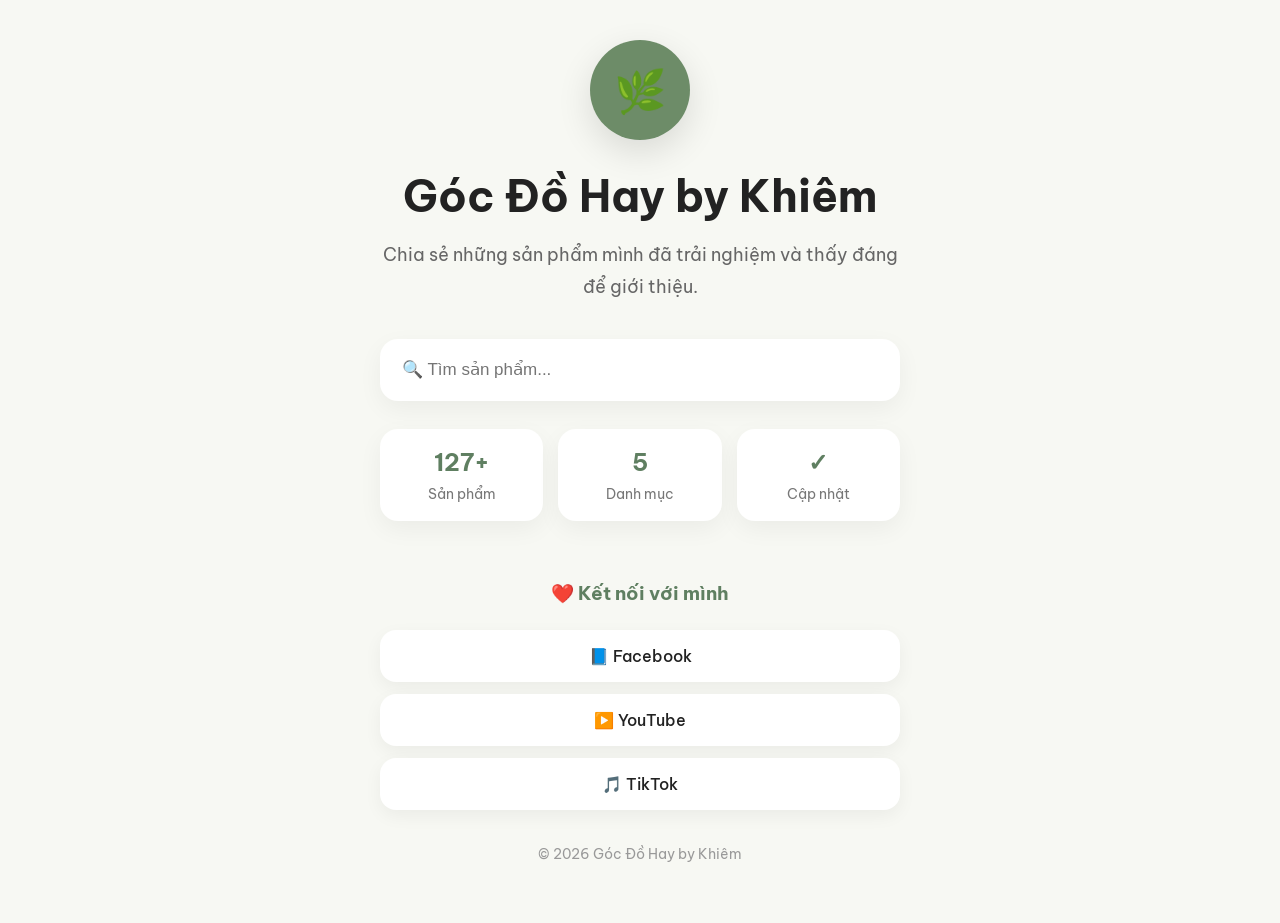
==== index.html @ 72f17d47 "Add files via upload" ====
<!DOCTYPE html>
<html lang="vi">

<head>
    <meta charset="UTF-8">
    <meta name="viewport" content="width=device-width, initial-scale=1.0">
    <title>🌿 Góc Đồ Hay by Khiêm</title>

    <link rel="stylesheet" href="style.css">
</head>

<body>

    <div class="container">

        <header class="header">

            <div class="avatar">
                🌿
            </div>

            <h1>Góc Đồ Hay by Khiêm</h1>

            <p>
                Chia sẻ những sản phẩm mình đã trải nghiệm
                và thấy đáng để giới thiệu.
            </p>

            <input
                id="search"
                class="search"
                type="text"
                placeholder="🔍 Tìm sản phẩm...">
                <section class="stats">

    <div class="stat-box">
        <div class="number">127+</div>
        <div class="label">Sản phẩm</div>
    </div>

    <div class="stat-box">
        <div class="number">5</div>
        <div class="label">Danh mục</div>
    </div>

    <div class="stat-box">
        <div class="number">✓</div>
        <div class="label">Cập nhật</div>
    </div>

</section>

        </header>

        <!-- Danh mục sẽ được tạo tự động bằng JavaScript -->
        <main id="categories">

    <a class="category-card" href="#">
        <div class="left">
            <div class="icon">👶</div>

            <div>
                <h3>Mẹ & Bé</h3>
                <p>18 sản phẩm</p>
            </div>
        </div>

        <div class="arrow">›</div>
    </a>

    <a class="category-card" href="#">
        <div class="left">
            <div class="icon">🎥</div>

            <div>
                <h3>Đồ Quay Video</h3>
                <p>26 sản phẩm</p>
            </div>
        </div>

        <div class="arrow">›</div>
    </a>

    <a class="category-card" href="#">
        <div class="left">
            <div class="icon">🏠</div>

            <div>
                <h3>Gia Dụng</h3>
                <p>31 sản phẩm</p>
            </div>
        </div>

        <div class="arrow">›</div>
    </a>

    <a class="category-card" href="#">
        <div class="left">
            <div class="icon">💻</div>

            <div>
                <h3>Công Nghệ</h3>
                <p>42 sản phẩm</p>
            </div>
        </div>

        <div class="arrow">›</div>
    </a>

</main><footer class="footer">

    <h3>❤️ Kết nối với mình</h3>

    <a href="https://facebook.com/" target="_blank">
        📘 Facebook
    </a>

    <a href="https://youtube.com/" target="_blank">
        ▶️ YouTube
    </a>

    <a href="https://tiktok.com/" target="_blank">
        🎵 TikTok
    </a>

    <p class="copyright">
        © 2026 Góc Đồ Hay by Khiêm
    </p>

</footer>
    </div>

    <script src="script.js"></script>

</body>

</html>
---- style.css ----
/* ===========================
   KHIEM HUB - STYLE V1.0
=========================== */

@import url('https://fonts.googleapis.com/css2?family=Be+Vietnam+Pro:wght@300;400;500;600;700&display=swap');

*{
    margin:0;
    padding:0;
    box-sizing:border-box;
}

body{

    font-family:'Be Vietnam Pro',sans-serif;

    background:#F7F8F3;

    color:#222;

}

.container{

    max-width:560px;

    margin:auto;

    padding:40px 20px 60px;

}

.header{

    text-align:center;

}

.avatar{

    width:100px;

    height:100px;

    border-radius:50%;

    background:#6D8C68;

    display:flex;

    justify-content:center;

    align-items:center;

    font-size:42px;

    margin:auto;

    box-shadow:0 12px 35px rgba(0,0,0,.12);

    transition:.35s;
}

.avatar:hover{

    transform:scale(1.06);
}

h1{

    margin-top:28px;

    font-size:44px;

    font-weight:700;

}

.header p{

    margin-top:15px;

    color:#666;

    line-height:1.8;

    font-size:18px;

}

.search{

    margin-top:35px;

    width:100%;

    height:62px;

    border:none;

    border-radius:18px;

    padding:0 22px;

    font-size:17px;

    box-shadow:0 8px 25px rgba(0,0,0,.05);

    transition:.25s;

}

.search:focus{

    outline:none;

    box-shadow:0 0 0 3px #CFE4C7;
}

#categories{

    margin-top:35px;

}/* ===========================
   CATEGORY CARD
=========================== */

.category-card{

    display:flex;

    justify-content:space-between;

    align-items:center;

    background:#fff;

    border-radius:20px;

    padding:20px;

    margin-bottom:18px;

    text-decoration:none;

    color:#222;

    box-shadow:0 8px 25px rgba(0,0,0,.05);

    transition:.25s;

}

.category-card:hover{

    transform:translateY(-4px);

    box-shadow:0 16px 35px rgba(0,0,0,.10);

}

.left{

    display:flex;

    align-items:center;

    gap:18px;

}

.icon{

    width:60px;

    height:60px;

    border-radius:18px;

    background:#EEF6EB;

    display:flex;

    justify-content:center;

    align-items:center;

    font-size:30px;

}

.category-card h3{

    font-size:22px;

    margin-bottom:6px;

}

.category-card p{

    color:#777;

    font-size:15px;

}

.arrow{

    font-size:34px;

    color:#9BA59A;

    transition:.3s;

}

.category-card:hover .arrow{

    transform:translateX(6px);

    color:#5F7F61;

}/*==========================
        STATS
==========================*/

.stats{

    display:grid;

    grid-template-columns:repeat(3,1fr);

    gap:15px;

    margin:28px 0 35px;

}

.stat-box{

    background:white;

    border-radius:18px;

    padding:18px;

    text-align:center;

    box-shadow:0 8px 25px rgba(0,0,0,.05);

    transition:.25s;

}

.stat-box:hover{

    transform:translateY(-4px);

}

.number{

    font-size:24px;

    font-weight:700;

    color:#5F7F61;

}

.label{

    margin-top:8px;

    color:#777;

    font-size:14px;

}/*==========================
        FOOTER
==========================*/

.footer{

    margin-top:60px;

    text-align:center;

}

.footer h3{

    margin-bottom:25px;

    color:#5F7F61;

}

.footer a{

    display:block;

    background:white;

    margin-bottom:12px;

    padding:16px;

    border-radius:16px;

    text-decoration:none;

    color:#222;

    font-weight:500;

    box-shadow:0 6px 18px rgba(0,0,0,.05);

    transition:.25s;

}

.footer a:hover{

    background:#EEF6EB;

    transform:translateY(-3px);

}

.copyright{

    margin-top:35px;

    color:#999;

    font-size:14px;

}
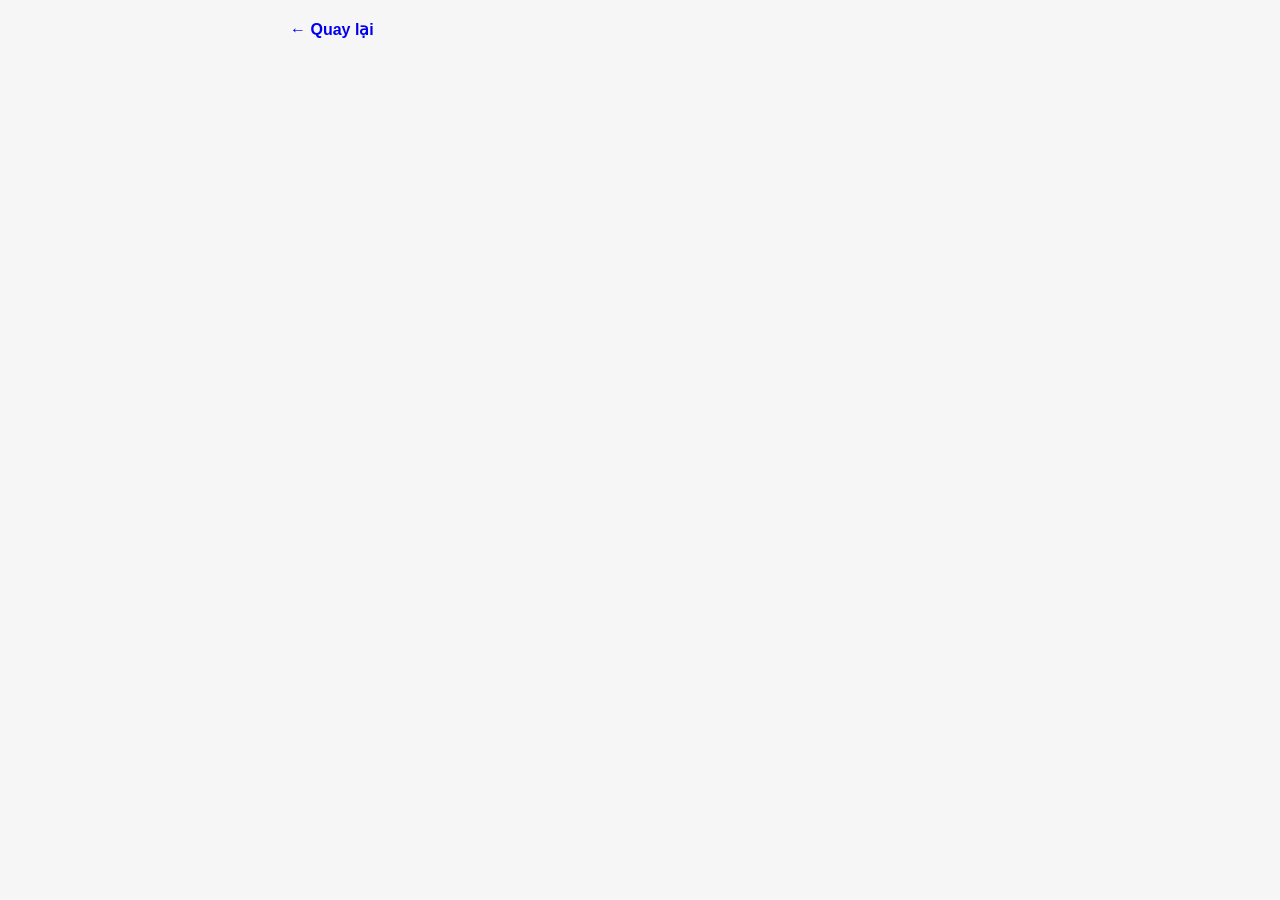
==== commit d8045612: "Update index.html" ====
--- a/index.html
+++ b/index.html
@@ -1,137 +1,15 @@
 <!DOCTYPE html>
 <html lang="vi">
-
 <head>
     <meta charset="UTF-8">
     <meta name="viewport" content="width=device-width, initial-scale=1.0">
-    <title>🌿 Góc Đồ Hay by Khiêm</title>
-
+    <title>Góc Đồ Hay by Khiêm</title>
     <link rel="stylesheet" href="style.css">
 </head>
-
 <body>
-
-    <div class="container">
-
-        <header class="header">
-
-            <div class="avatar">
-                🌿
-            </div>
-
-            <h1>Góc Đồ Hay by Khiêm</h1>
-
-            <p>
-                Chia sẻ những sản phẩm mình đã trải nghiệm
-                và thấy đáng để giới thiệu.
-            </p>
-
-            <input
-                id="search"
-                class="search"
-                type="text"
-                placeholder="🔍 Tìm sản phẩm...">
-                <section class="stats">
-
-    <div class="stat-box">
-        <div class="number">127+</div>
-        <div class="label">Sản phẩm</div>
-    </div>
-
-    <div class="stat-box">
-        <div class="number">5</div>
-        <div class="label">Danh mục</div>
-    </div>
-
-    <div class="stat-box">
-        <div class="number">✓</div>
-        <div class="label">Cập nhật</div>
-    </div>
-
-</section>
-
-        </header>
-
-        <!-- Danh mục sẽ được tạo tự động bằng JavaScript -->
-        <main id="categories">
-
-    <a class="category-card" href="#">
-        <div class="left">
-            <div class="icon">👶</div>
-
-            <div>
-                <h3>Mẹ & Bé</h3>
-                <p>18 sản phẩm</p>
-            </div>
-        </div>
-
-        <div class="arrow">›</div>
-    </a>
-
-    <a class="category-card" href="#">
-        <div class="left">
-            <div class="icon">🎥</div>
-
-            <div>
-                <h3>Đồ Quay Video</h3>
-                <p>26 sản phẩm</p>
-            </div>
-        </div>
-
-        <div class="arrow">›</div>
-    </a>
-
-    <a class="category-card" href="#">
-        <div class="left">
-            <div class="icon">🏠</div>
-
-            <div>
-                <h3>Gia Dụng</h3>
-                <p>31 sản phẩm</p>
-            </div>
-        </div>
-
-        <div class="arrow">›</div>
-    </a>
-
-    <a class="category-card" href="#">
-        <div class="left">
-            <div class="icon">💻</div>
-
-            <div>
-                <h3>Công Nghệ</h3>
-                <p>42 sản phẩm</p>
-            </div>
-        </div>
-
-        <div class="arrow">›</div>
-    </a>
-
-</main><footer class="footer">
-
-    <h3>❤️ Kết nối với mình</h3>
-
-    <a href="https://facebook.com/" target="_blank">
-        📘 Facebook
-    </a>
-
-    <a href="https://youtube.com/" target="_blank">
-        ▶️ YouTube
-    </a>
-
-    <a href="https://tiktok.com/" target="_blank">
-        🎵 TikTok
-    </a>
-
-    <p class="copyright">
-        © 2026 Góc Đồ Hay by Khiêm
-    </p>
-
-</footer>
-    </div>
-
-    <script src="script.js"></script>
-
+    <script>
+        // Tự động chuyển hướng mượt mà sang trang hiển thị sản phẩm chính thức
+        window.location.href = "products.html";
+    </script>
 </body>
-
-</html>+</html>
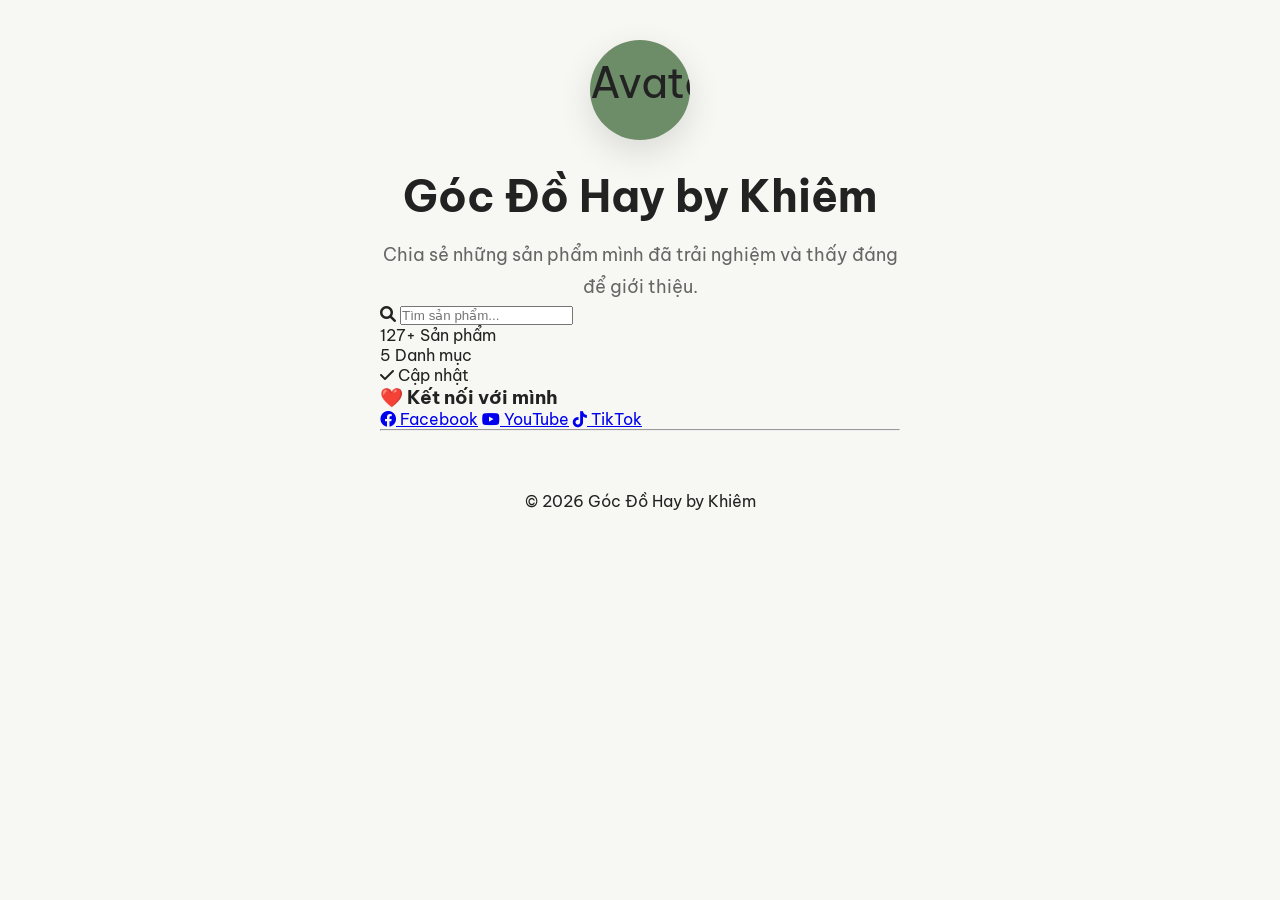
==== commit f6cbd6fd: "Update index.html" ====
--- a/index.html
+++ b/index.html
@@ -5,11 +5,73 @@
     <meta name="viewport" content="width=device-width, initial-scale=1.0">
     <title>Góc Đồ Hay by Khiêm</title>
     <link rel="stylesheet" href="style.css">
+    <!-- Thêm Font Awesome để hiện các icon MXH -->
+    <link rel="stylesheet" href="https://cdnjs.cloudflare.com/ajax/libs/font-awesome/6.0.0/css/all.min.css">
 </head>
 <body>
-    <script>
-        // Tự động chuyển hướng mượt mà sang trang hiển thị sản phẩm chính thức
-        window.location.href = "products.html";
-    </script>
+    <div class="container">
+        <!-- Khu vực Header (Avatar & Giới thiệu) -->
+        <header class="header">
+            <div class="avatar-container">
+                <img src="https://images.unsplash.com/photo-1587829741301-dc798b83add3?w=150" alt="Avatar" class="avatar">
+            </div>
+            <h1>Góc Đồ Hay by Khiêm</h1>
+            <p class="bio">Chia sẻ những sản phẩm mình đã trải nghiệm và thấy đáng để giới thiệu.</p>
+        </header>
+
+        <!-- Thanh tìm kiếm sản phẩm -->
+        <div class="search-container">
+            <i class="fas fa-search search-icon"></i>
+            <input type="text" id="search-input" placeholder="Tìm sản phẩm...">
+        </div>
+
+        <!-- Thống kê nhanh -->
+        <div class="stats-container">
+            <div class="stat-card">
+                <span class="stat-num" id="total-products">127+</span>
+                <span class="stat-label">Sản phẩm</span>
+            </div>
+            <div class="stat-card">
+                <span class="stat-num" id="total-categories">5</span>
+                <span class="stat-label">Danh mục</span>
+            </div>
+            <div class="stat-card">
+                <span class="stat-num"><i class="fas fa-check"></i></span>
+                <span class="stat-label">Cập nhật</span>
+            </div>
+        </div>
+
+        <!-- Khối Mạng Xã Hội -->
+        <div class="social-section">
+            <h3>❤️ Kết nối với mình</h3>
+            <div class="social-links">
+                <a href="#" class="social-btn facebook"><i class="fab fa-facebook"></i> Facebook</a>
+                <a href="#" class="social-btn youtube"><i class="fab fa-youtube"></i> YouTube</a>
+                <a href="#" class="social-btn tiktok"><i class="fab fa-tiktok"></i> TikTok</a>
+            </div>
+        </div>
+
+        <hr class="divider">
+
+        <!-- Khu vực Bộ lọc Danh mục (Categories) -->
+        <div class="categories-section">
+            <div class="category-tags" id="category-tags">
+                <!-- Danh mục sẽ tự động đổ vào đây bằng JavaScript -->
+            </div>
+        </div>
+
+        <!-- Khu vực Danh sách Sản phẩm -->
+        <main class="products-grid" id="products-grid">
+            <!-- Sản phẩm sẽ tự động đổ vào đây bằng JavaScript -->
+        </main>
+
+        <!-- Footer -->
+        <footer class="footer">
+            <p>&copy; 2026 Góc Đồ Hay by Khiêm</p>
+        </footer>
+    </div>
+
+    <!-- Nhúng file Script xử lý dữ liệu JSON -->
+    <script src="script.js"></script>
 </body>
 </html>
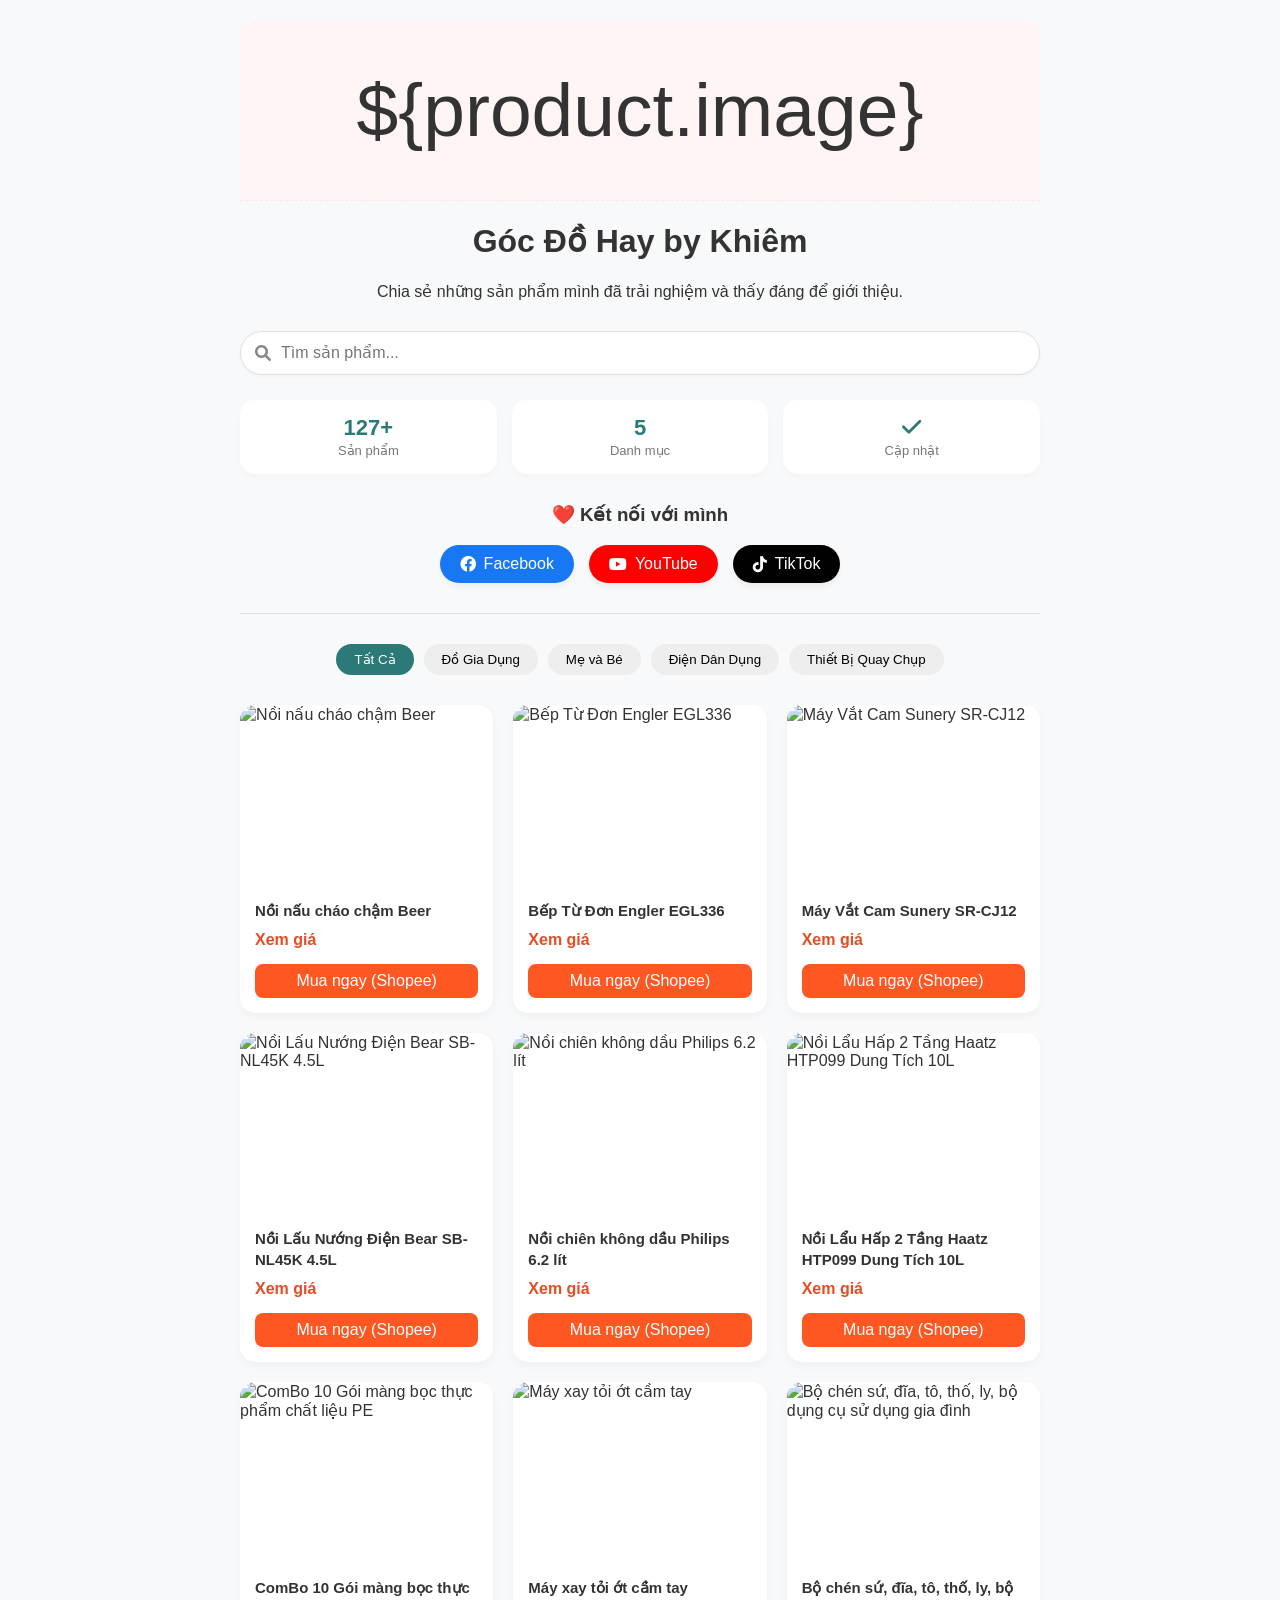
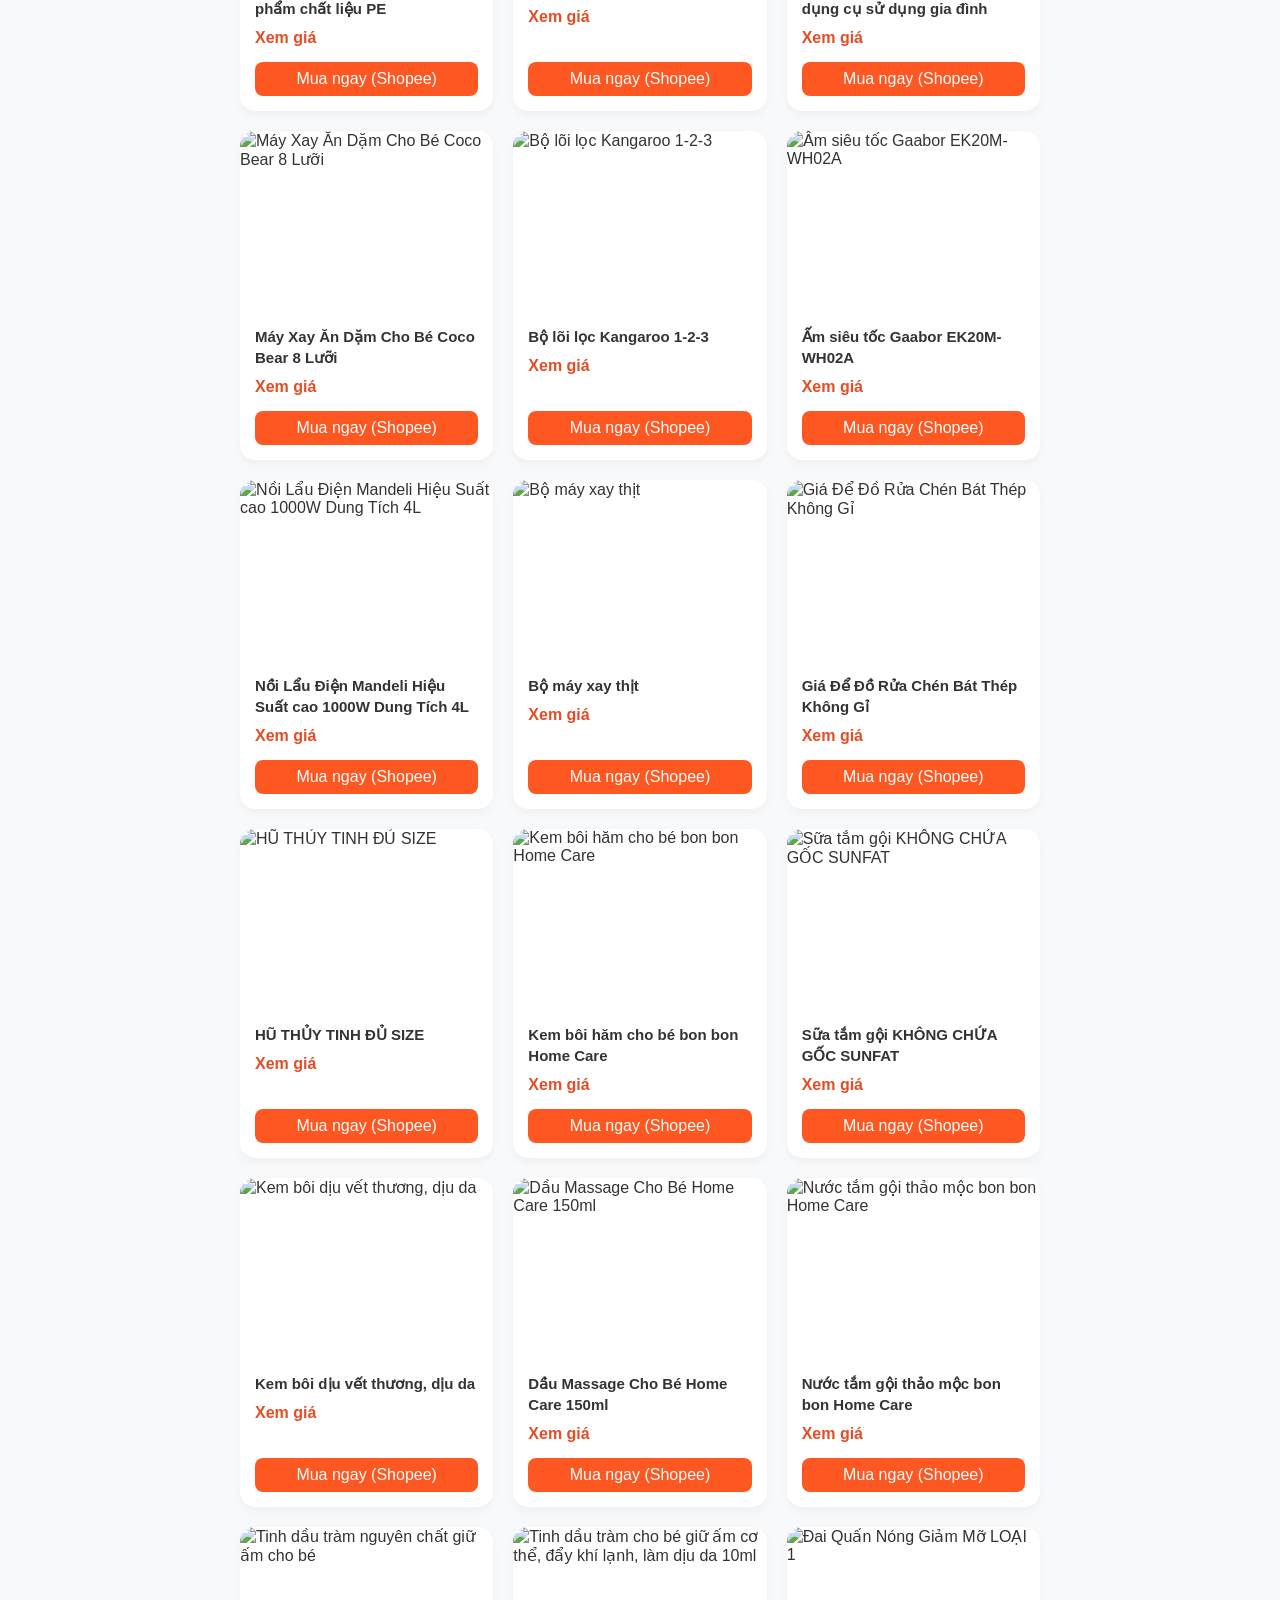
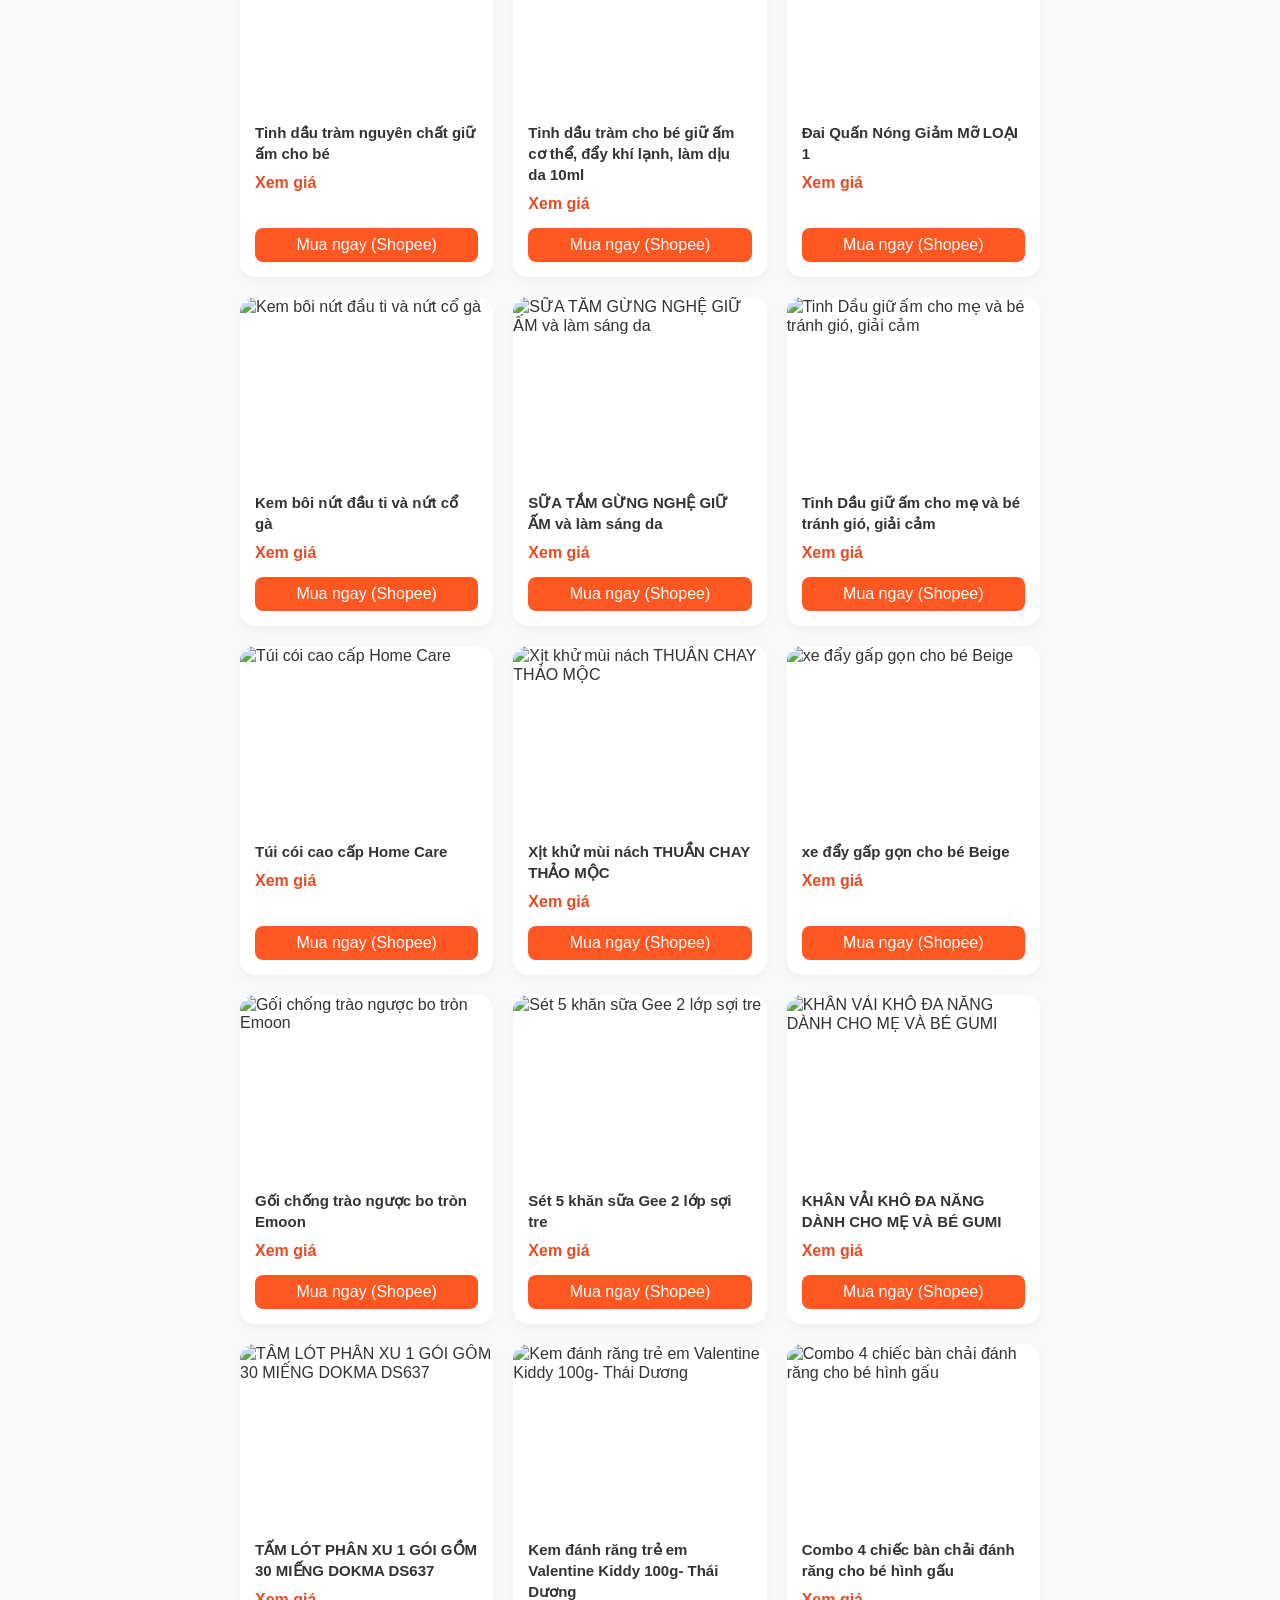
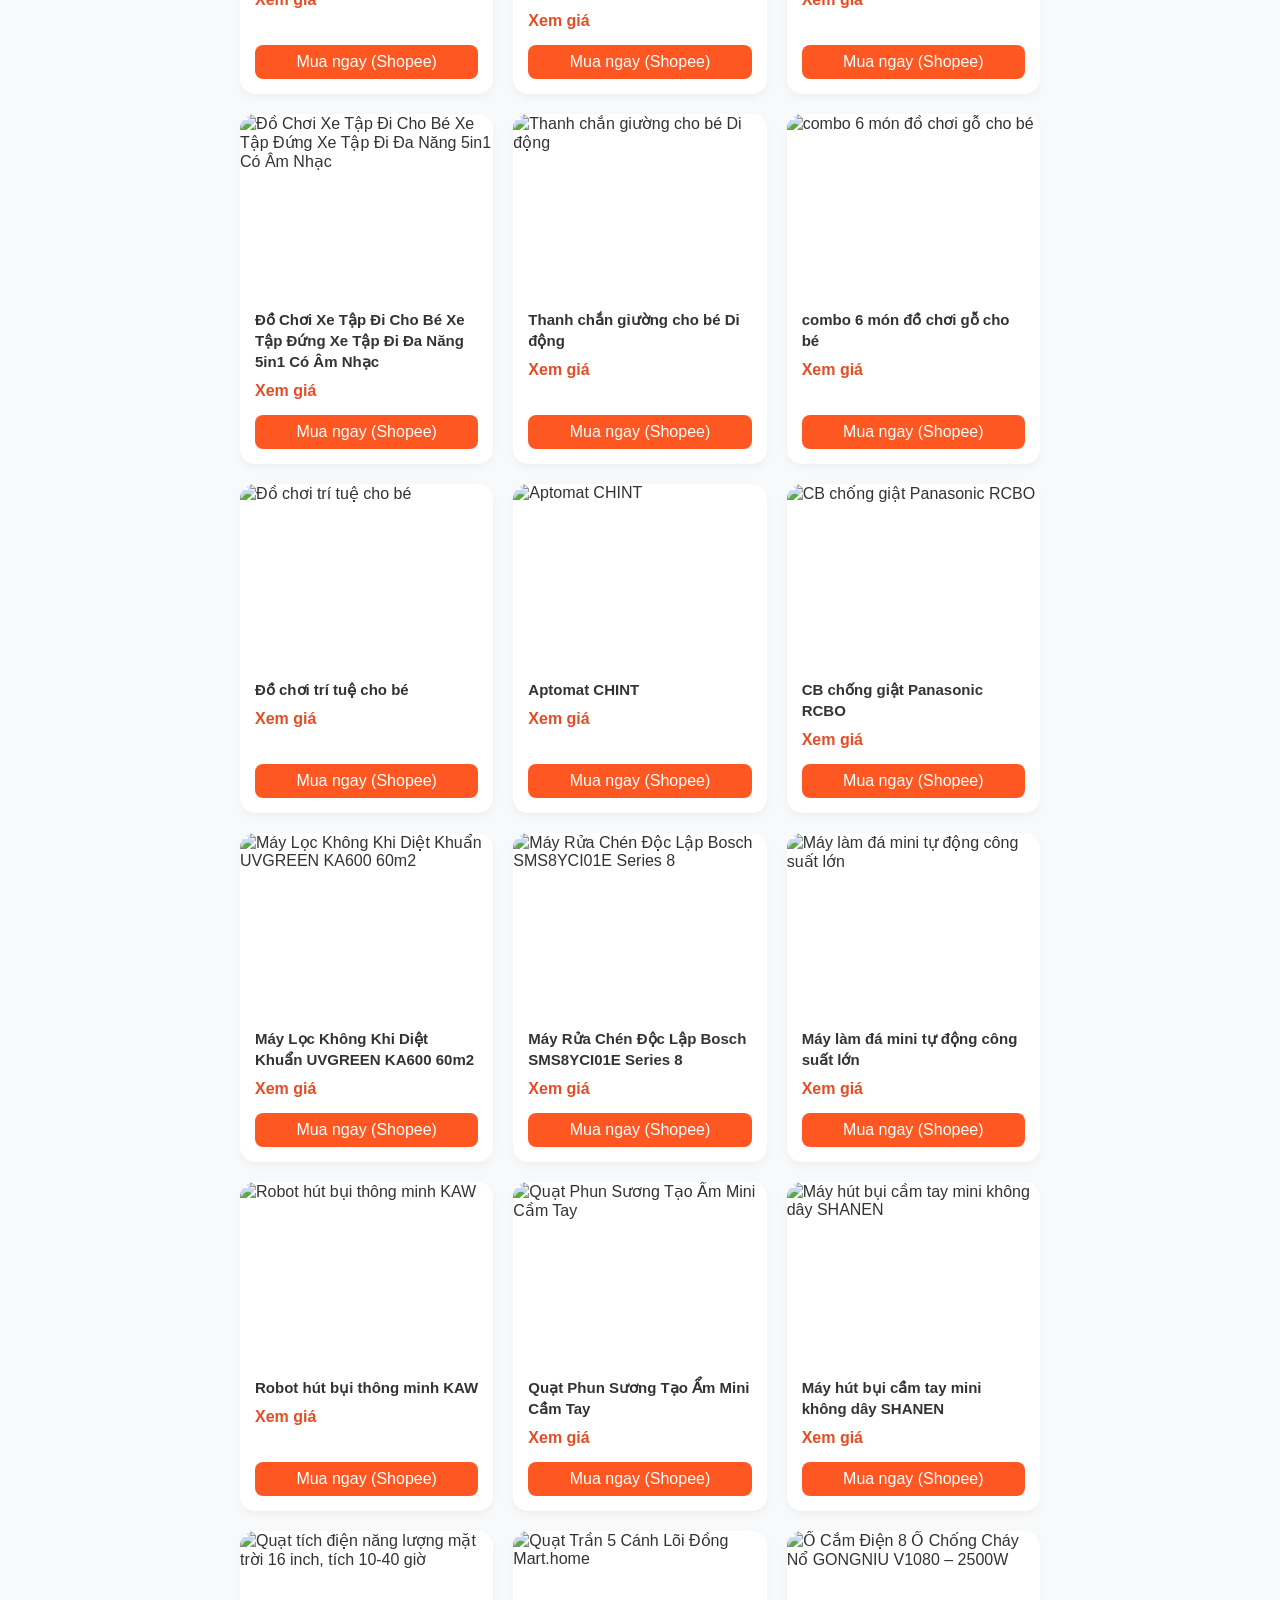
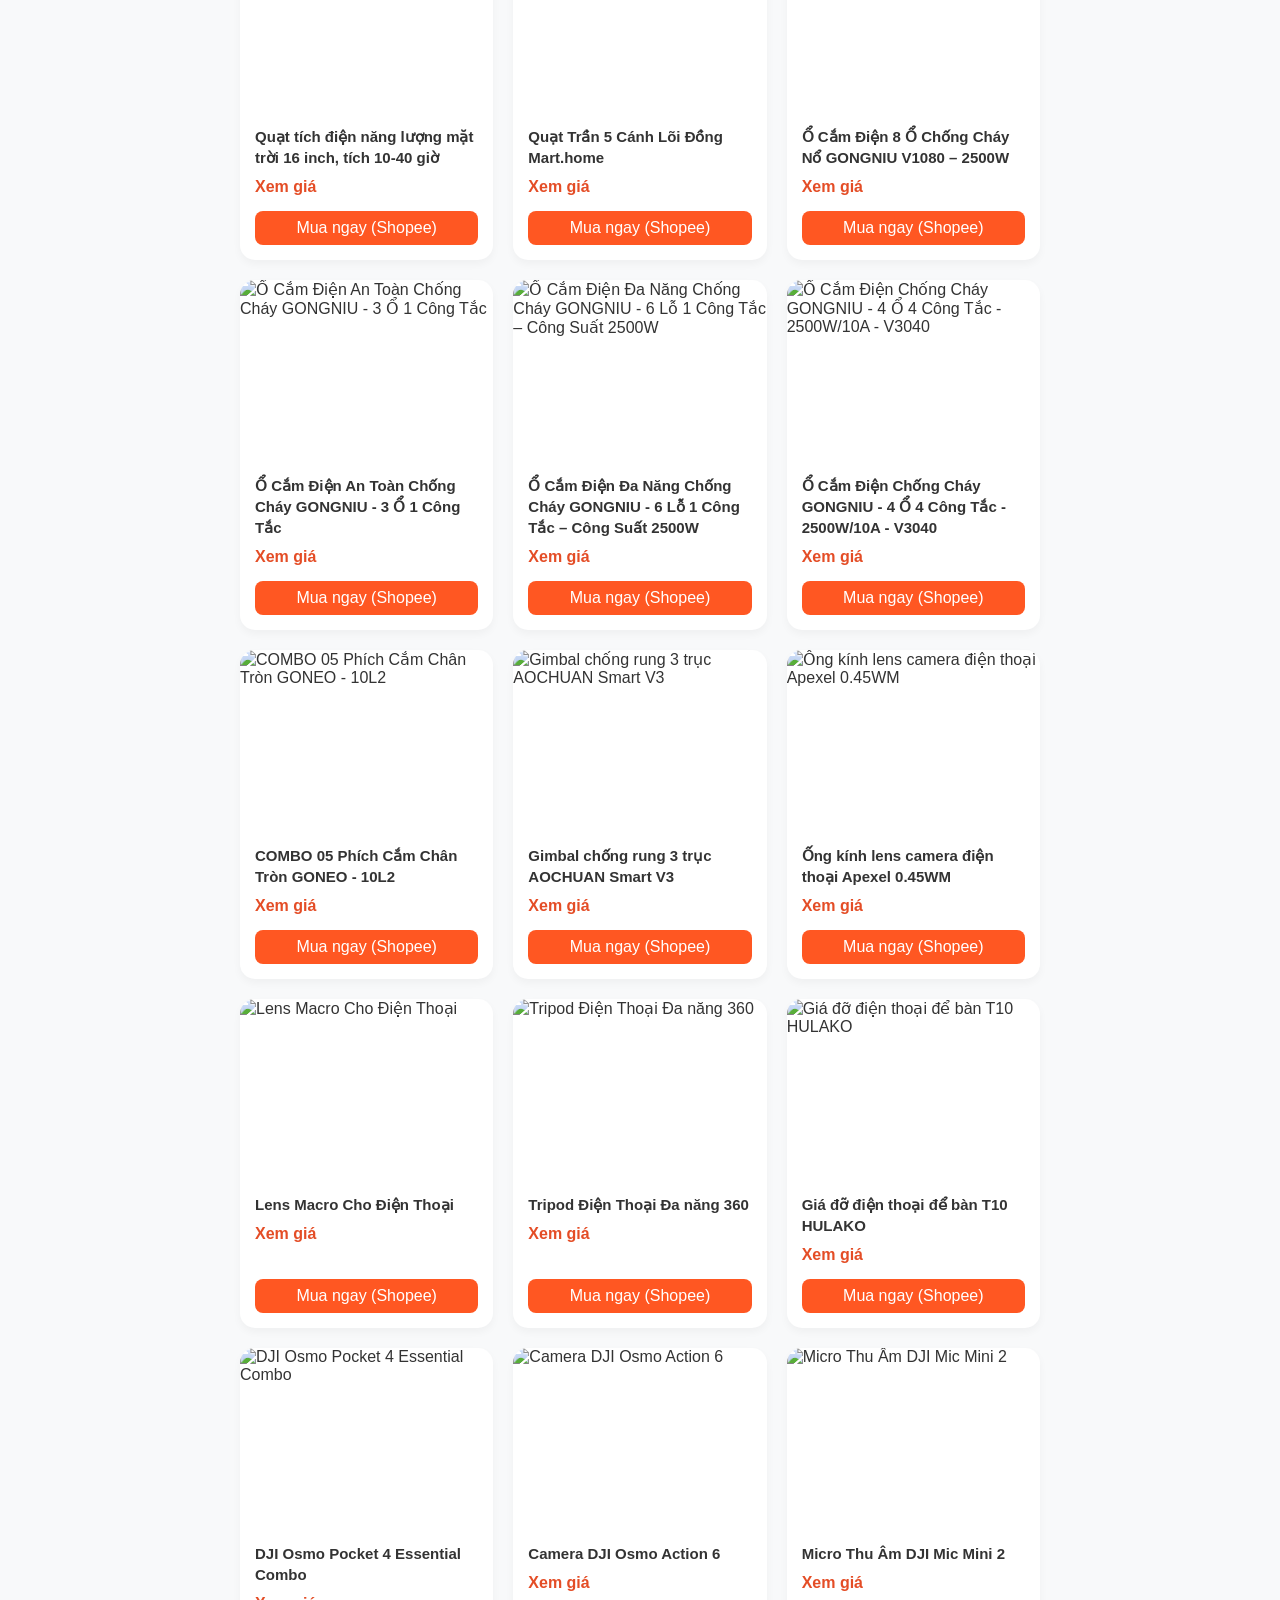
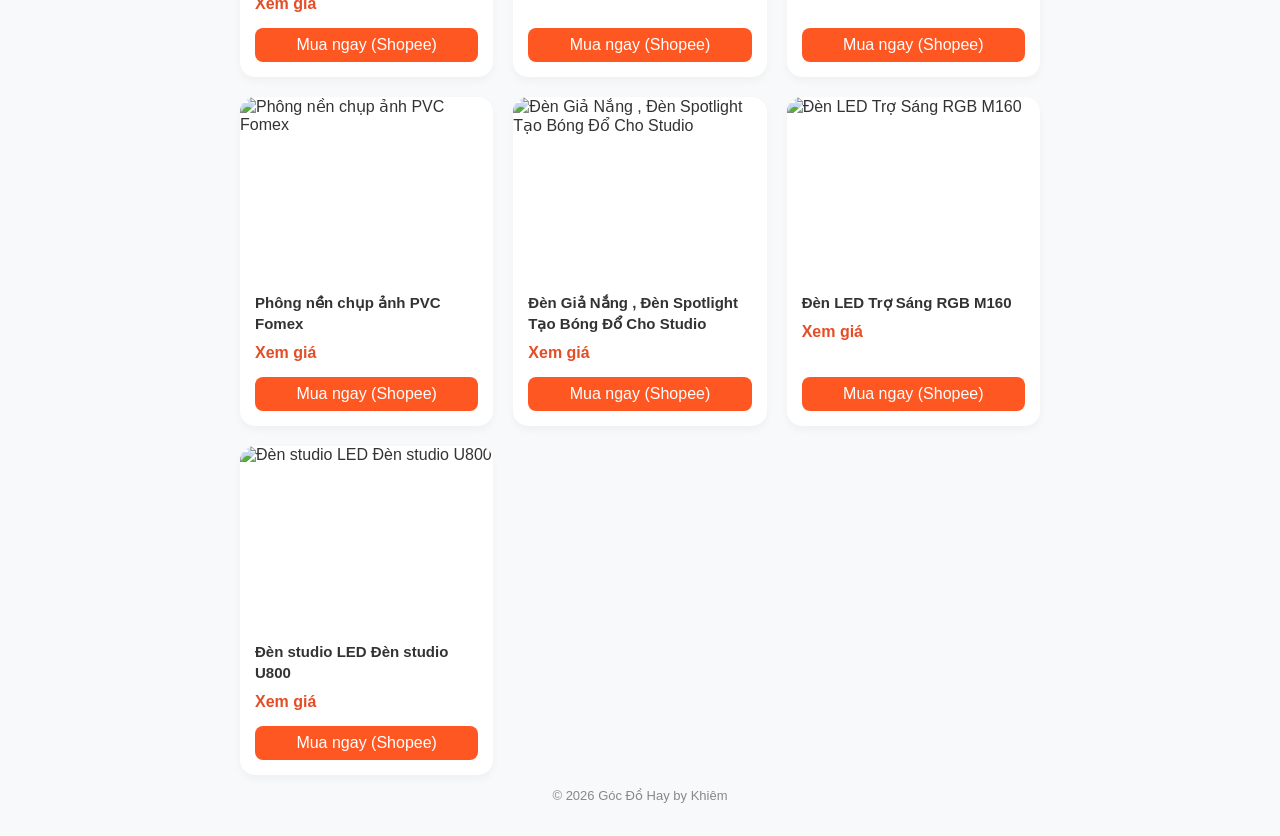
==== commit 7a71f940: "Update index.html" ====
--- a/index.html
+++ b/index.html
@@ -13,7 +13,9 @@
         <!-- Khu vực Header (Avatar & Giới thiệu) -->
         <header class="header">
             <div class="avatar-container">
-                <img src="https://images.unsplash.com/photo-1587829741301-dc798b83add3?w=150" alt="Avatar" class="avatar">
+                <div class="product-emoji-box" style="height: 180px; display: flex; align-items: center; justify-content: center; background: #fff5f5; font-size: 75px; border-radius: 15px 15px 0 0; border-bottom: 1px dashed #ffe5e5;">
+  ${product.image}
+</div>
             </div>
             <h1>Góc Đồ Hay by Khiêm</h1>
             <p class="bio">Chia sẻ những sản phẩm mình đã trải nghiệm và thấy đáng để giới thiệu.</p>
--- a/style.css
+++ b/style.css
@@ -1,340 +1,183 @@
-/* ===========================
-   KHIEM HUB - STYLE V1.0
-=========================== */
-
-@import url('https://fonts.googleapis.com/css2?family=Be+Vietnam+Pro:wght@300;400;500;600;700&display=swap');
-
-*{
-    margin:0;
-    padding:0;
-    box-sizing:border-box;
+/* Giao diện tổng thể */
+body {
+    font-family: 'Segoe UI', Tahoma, Geneva, Verdana, sans-serif;
+    background-color: #f8f9fa;
+    color: #333;
+    margin: 0;
+    padding: 0;
+}
+.container {
+    max-width: 800px;
+    margin: 0 auto;
+    padding: 20px;
+}
+.header {
+    text-align: center;
+    margin-bottom: 30px;
+}
+.avatar {
+    width: 100px;
+    height: 100px;
+    border-radius: 50%;
+    object-fit: cover;
+    border: 3px solid #fff;
+    box-shadow: 0 4px 10px rgba(0,0,0,0.1);
 }
 
-body{
-
-    font-family:'Be Vietnam Pro',sans-serif;
-
-    background:#F7F8F3;
-
-    color:#222;
-
+/* Ô tìm kiếm */
+.search-container {
+    position: relative;
+    margin-bottom: 25px;
+}
+.search-container input {
+    width: 100%;
+    padding: 12px 20px 12px 40px;
+    border: 1px solid #e0e0e0;
+    border-radius: 25px;
+    font-size: 16px;
+    box-sizing: border-box;
+    box-shadow: 0 2px 5px rgba(0,0,0,0.03);
+}
+.search-icon {
+    position: absolute;
+    left: 15px;
+    top: 50%;
+    transform: translateY(-50%);
+    color: #888;
 }
 
-.container{
-
-    max-width:560px;
-
-    margin:auto;
-
-    padding:40px 20px 60px;
-
+/* Khối thống kê xếp ngang */
+.stats-container {
+    display: flex;
+    justify-content: space-between;
+    gap: 15px;
+    margin-bottom: 30px;
+}
+.stat-card {
+    flex: 1;
+    background: #fff;
+    padding: 15px;
+    border-radius: 15px;
+    text-align: center;
+    box-shadow: 0 4px 6px rgba(0,0,0,0.02);
+}
+.stat-num {
+    display: block;
+    font-size: 22px;
+    font-weight: bold;
+    color: #2b7a78;
+}
+.stat-label {
+    font-size: 13px;
+    color: #777;
 }
 
-.header{
+/* Mạng xã hội */
+.social-section {
+    text-align: center;
+    margin-bottom: 30px;
+}
+.social-links {
+    display: flex;
+    justify-content: center;
+    gap: 15px;
+    margin-top: 10px;
+}
+.social-btn {
+    text-decoration: none;
+    padding: 10px 20px;
+    border-radius: 20px;
+    color: #fff;
+    font-weight: 500;
+    display: inline-flex;
+    align-items: center;
+    gap: 8px;
+    box-shadow: 0 4px 6px rgba(0,0,0,0.05);
+}
+.facebook { background-color: #1877f2; }
+.youtube { background-color: #ff0000; }
+.tiktok { background-color: #010101; }
 
-    text-align:center;
-
+.divider {
+    border: 0;
+    height: 1px;
+    background: #e0e0e0;
+    margin: 30px 0;
 }
 
-.avatar{
-
-    width:100px;
-
-    height:100px;
-
-    border-radius:50%;
-
-    background:#6D8C68;
-
-    display:flex;
-
-    justify-content:center;
-
-    align-items:center;
-
-    font-size:42px;
-
-    margin:auto;
-
-    box-shadow:0 12px 35px rgba(0,0,0,.12);
-
-    transition:.35s;
+/* Bộ lọc danh mục */
+.category-tags {
+    display: flex;
+    justify-content: center;
+    flex-wrap: wrap;
+    gap: 10px;
+    margin-bottom: 30px;
+}
+.category-btn {
+    border: none;
+    background: #eee;
+    padding: 8px 18px;
+    border-radius: 20px;
+    cursor: pointer;
+    font-weight: 500;
+    transition: all 0.2s;
+}
+.category-btn.active, .category-btn:hover {
+    background: #2b7a78;
+    color: #fff;
 }
 
-.avatar:hover{
-
-    transform:scale(1.06);
+/* Lưới sản phẩm */
+.products-grid {
+    display: grid;
+    grid-template-columns: repeat(auto-fill, minmax(220px, 1fr));
+    gap: 20px;
+}
+.product-card {
+    background: #fff;
+    border-radius: 15px;
+    overflow: hidden;
+    box-shadow: 0 4px 8px rgba(0,0,0,0.04);
+    display: flex;
+    flex-direction: column;
+}
+.product-img {
+    width: 100%;
+    height: 180px;
+    object-fit: cover;
+}
+.product-info {
+    padding: 15px;
+    display: flex;
+    flex-direction: column;
+    flex-grow: 1;
+}
+.product-name {
+    font-size: 15px;
+    font-weight: 600;
+    margin: 0 0 10px 0;
+    line-height: 1.4;
+}
+.product-price {
+    font-size: 16px;
+    color: #e44d26;
+    font-weight: bold;
+    margin-bottom: 15px;
+}
+.buy-btn {
+    text-align: center;
+    background: #ff5722;
+    color: #fff;
+    text-decoration: none;
+    padding: 8px;
+    border-radius: 8px;
+    font-weight: 500;
+    margin-top: auto;
 }
 
-h1{
-
-    margin-top:28px;
-
-    font-size:44px;
-
-    font-weight:700;
-
+.footer {
+    text-align: center;
+    margin-top: 5px;
+    color: #888;
+    font-size: 13px;
 }
-
-.header p{
-
-    margin-top:15px;
-
-    color:#666;
-
-    line-height:1.8;
-
-    font-size:18px;
-
-}
-
-.search{
-
-    margin-top:35px;
-
-    width:100%;
-
-    height:62px;
-
-    border:none;
-
-    border-radius:18px;
-
-    padding:0 22px;
-
-    font-size:17px;
-
-    box-shadow:0 8px 25px rgba(0,0,0,.05);
-
-    transition:.25s;
-
-}
-
-.search:focus{
-
-    outline:none;
-
-    box-shadow:0 0 0 3px #CFE4C7;
-}
-
-#categories{
-
-    margin-top:35px;
-
-}/* ===========================
-   CATEGORY CARD
-=========================== */
-
-.category-card{
-
-    display:flex;
-
-    justify-content:space-between;
-
-    align-items:center;
-
-    background:#fff;
-
-    border-radius:20px;
-
-    padding:20px;
-
-    margin-bottom:18px;
-
-    text-decoration:none;
-
-    color:#222;
-
-    box-shadow:0 8px 25px rgba(0,0,0,.05);
-
-    transition:.25s;
-
-}
-
-.category-card:hover{
-
-    transform:translateY(-4px);
-
-    box-shadow:0 16px 35px rgba(0,0,0,.10);
-
-}
-
-.left{
-
-    display:flex;
-
-    align-items:center;
-
-    gap:18px;
-
-}
-
-.icon{
-
-    width:60px;
-
-    height:60px;
-
-    border-radius:18px;
-
-    background:#EEF6EB;
-
-    display:flex;
-
-    justify-content:center;
-
-    align-items:center;
-
-    font-size:30px;
-
-}
-
-.category-card h3{
-
-    font-size:22px;
-
-    margin-bottom:6px;
-
-}
-
-.category-card p{
-
-    color:#777;
-
-    font-size:15px;
-
-}
-
-.arrow{
-
-    font-size:34px;
-
-    color:#9BA59A;
-
-    transition:.3s;
-
-}
-
-.category-card:hover .arrow{
-
-    transform:translateX(6px);
-
-    color:#5F7F61;
-
-}/*==========================
-        STATS
-==========================*/
-
-.stats{
-
-    display:grid;
-
-    grid-template-columns:repeat(3,1fr);
-
-    gap:15px;
-
-    margin:28px 0 35px;
-
-}
-
-.stat-box{
-
-    background:white;
-
-    border-radius:18px;
-
-    padding:18px;
-
-    text-align:center;
-
-    box-shadow:0 8px 25px rgba(0,0,0,.05);
-
-    transition:.25s;
-
-}
-
-.stat-box:hover{
-
-    transform:translateY(-4px);
-
-}
-
-.number{
-
-    font-size:24px;
-
-    font-weight:700;
-
-    color:#5F7F61;
-
-}
-
-.label{
-
-    margin-top:8px;
-
-    color:#777;
-
-    font-size:14px;
-
-}/*==========================
-        FOOTER
-==========================*/
-
-.footer{
-
-    margin-top:60px;
-
-    text-align:center;
-
-}
-
-.footer h3{
-
-    margin-bottom:25px;
-
-    color:#5F7F61;
-
-}
-
-.footer a{
-
-    display:block;
-
-    background:white;
-
-    margin-bottom:12px;
-
-    padding:16px;
-
-    border-radius:16px;
-
-    text-decoration:none;
-
-    color:#222;
-
-    font-weight:500;
-
-    box-shadow:0 6px 18px rgba(0,0,0,.05);
-
-    transition:.25s;
-
-}
-
-.footer a:hover{
-
-    background:#EEF6EB;
-
-    transform:translateY(-3px);
-
-}
-
-.copyright{
-
-    margin-top:35px;
-
-    color:#999;
-
-    font-size:14px;
-
-}
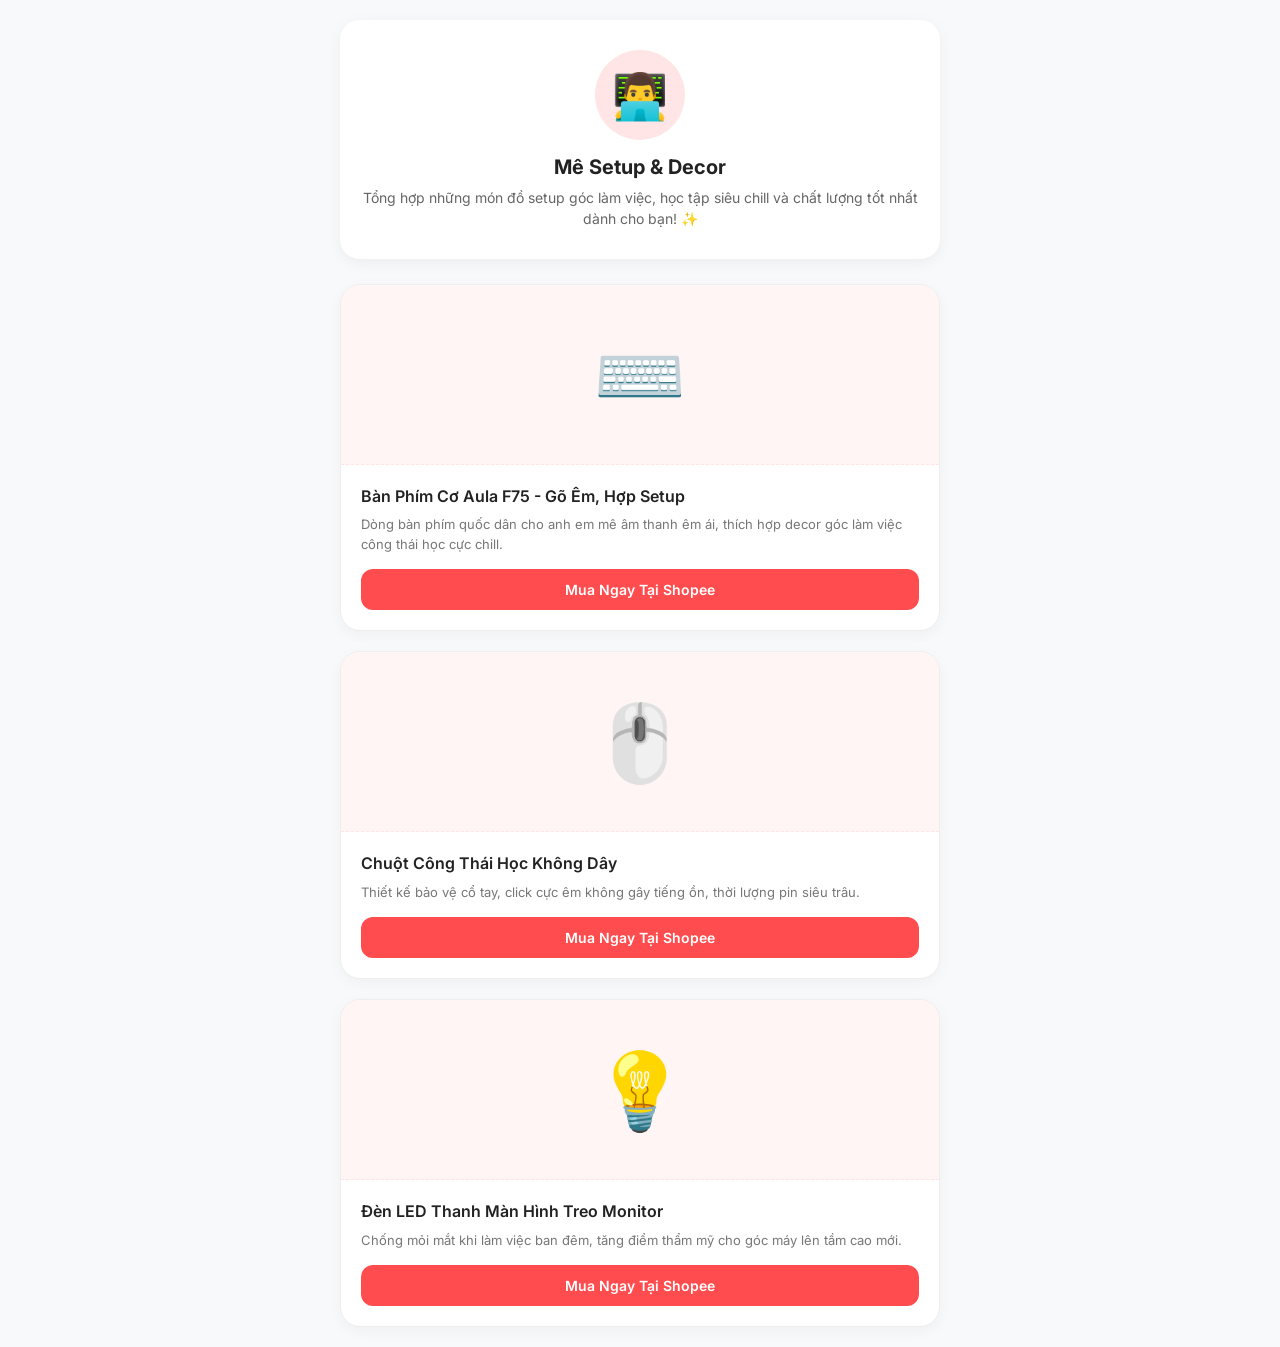
==== commit 44e3bbf1: "Update index.html" ====
--- a/index.html
+++ b/index.html
@@ -3,77 +3,205 @@
 <head>
     <meta charset="UTF-8">
     <meta name="viewport" content="width=device-width, initial-scale=1.0">
-    <title>Góc Đồ Hay by Khiêm</title>
-    <link rel="stylesheet" href="style.css">
-    <!-- Thêm Font Awesome để hiện các icon MXH -->
-    <link rel="stylesheet" href="https://cdnjs.cloudflare.com/ajax/libs/font-awesome/6.0.0/css/all.min.css">
+    <title>Góc Decor & Setup - Danh Sách Sản Phẩm</title>
+    <!-- Chèn Google Fonts để giao diện chữ đẹp hơn -->
+    <link href="https://fonts.googleapis.com/css2?family=Inter:wght@400;500;600;700&display=swap" rel="stylesheet">
+    <style>
+        * {
+            box-sizing: border-box;
+            margin: 0;
+            padding: 0;
+            font-family: 'Inter', sans-serif;
+        }
+
+        body {
+            background-color: #f8f9fa;
+            color: #333;
+            padding: 20px 10px;
+        }
+
+        .container {
+            max-width: 600px;
+            margin: 0 auto;
+        }
+
+        /* Phần Header Thông tin cá nhân */
+        .profile-card {
+            text-align: center;
+            padding: 30px 20px;
+            background: #ffffff;
+            border-radius: 20px;
+            box-shadow: 0 4px 15px rgba(0,0,0,0.05);
+            margin-bottom: 25px;
+        }
+
+        .profile-avatar {
+            width: 90px;
+            height: 90px;
+            background: #ffe5e5;
+            font-size: 45px;
+            display: flex;
+            align-items: center;
+            justify-content: center;
+            border-radius: 50%;
+            margin: 0 auto 15px;
+        }
+
+        .profile-name {
+            font-size: 20px;
+            font-weight: 700;
+            margin-bottom: 8px;
+            color: #222;
+        }
+
+        .profile-bio {
+            font-size: 14px;
+            color: #666;
+            line-height: 1.5;
+        }
+
+        /* Danh sách sản phẩm */
+        .product-list {
+            display: flex;
+            flex-direction: column;
+            gap: 20px;
+        }
+
+        .product-card {
+            background: #ffffff;
+            border-radius: 20px;
+            overflow: hidden;
+            box-shadow: 0 4px 15px rgba(0,0,0,0.04);
+            border: 1px solid #eee;
+            transition: transform 0.2s;
+        }
+
+        .product-card:hover {
+            transform: translateY(-2px);
+        }
+
+        /* Ô chứa Emoji sản phẩm - Đã sửa lỗi hiển thị */
+        .product-emoji-box {
+            height: 180px;
+            display: flex;
+            align-items: center;
+            justify-content: center;
+            background: #fff5f5;
+            font-size: 75px;
+            border-radius: 15px 15px 0 0;
+            border-bottom: 1px dashed #ffe5e5;
+        }
+
+        .product-info {
+            padding: 20px;
+        }
+
+        .product-title {
+            font-size: 16px;
+            font-weight: 600;
+            color: #222;
+            margin-bottom: 8px;
+            line-height: 1.4;
+        }
+
+        .product-desc {
+            font-size: 13px;
+            color: #777;
+            margin-bottom: 15px;
+            line-height: 1.5;
+        }
+
+        /* Nút bấm mua hàng */
+        .btn-buy {
+            display: block;
+            text-align: center;
+            background: #ff4d4f;
+            color: #fff;
+            text-decoration: none;
+            padding: 12px;
+            border-radius: 12px;
+            font-weight: 600;
+            font-size: 14px;
+            transition: background 0.2s;
+        }
+
+        .btn-buy:hover {
+            background: #ff7875;
+        }
+    </style>
 </head>
 <body>
+
     <div class="container">
-        <!-- Khu vực Header (Avatar & Giới thiệu) -->
-        <header class="header">
-            <div class="avatar-container">
-                <div class="product-emoji-box" style="height: 180px; display: flex; align-items: center; justify-content: center; background: #fff5f5; font-size: 75px; border-radius: 15px 15px 0 0; border-bottom: 1px dashed #ffe5e5;">
-  ${product.image}
-</div>
-            </div>
-            <h1>Góc Đồ Hay by Khiêm</h1>
-            <p class="bio">Chia sẻ những sản phẩm mình đã trải nghiệm và thấy đáng để giới thiệu.</p>
-        </header>
-
-        <!-- Thanh tìm kiếm sản phẩm -->
-        <div class="search-container">
-            <i class="fas fa-search search-icon"></i>
-            <input type="text" id="search-input" placeholder="Tìm sản phẩm...">
+        <!-- Khu vực hiển thị thông tin Kênh / Chủ Bio -->
+        <div class="profile-card">
+            <div class="profile-avatar">👨‍💻</div>
+            <div class="profile-name">Mê Setup & Decor</div>
+            <div class="profile-bio">Tổng hợp những món đồ setup góc làm việc, học tập siêu chill và chất lượng tốt nhất dành cho bạn! ✨</div>
         </div>
 
-        <!-- Thống kê nhanh -->
-        <div class="stats-container">
-            <div class="stat-card">
-                <span class="stat-num" id="total-products">127+</span>
-                <span class="stat-label">Sản phẩm</span>
-            </div>
-            <div class="stat-card">
-                <span class="stat-num" id="total-categories">5</span>
-                <span class="stat-label">Danh mục</span>
-            </div>
-            <div class="stat-card">
-                <span class="stat-num"><i class="fas fa-check"></i></span>
-                <span class="stat-label">Cập nhật</span>
-            </div>
-        </div>
-
-        <!-- Khối Mạng Xã Hội -->
-        <div class="social-section">
-            <h3>❤️ Kết nối với mình</h3>
-            <div class="social-links">
-                <a href="#" class="social-btn facebook"><i class="fab fa-facebook"></i> Facebook</a>
-                <a href="#" class="social-btn youtube"><i class="fab fa-youtube"></i> YouTube</a>
-                <a href="#" class="social-btn tiktok"><i class="fab fa-tiktok"></i> TikTok</a>
-            </div>
-        </div>
-
-        <hr class="divider">
-
-        <!-- Khu vực Bộ lọc Danh mục (Categories) -->
-        <div class="categories-section">
-            <div class="category-tags" id="category-tags">
-                <!-- Danh mục sẽ tự động đổ vào đây bằng JavaScript -->
-            </div>
-        </div>
-
-        <!-- Khu vực Danh sách Sản phẩm -->
-        <main class="products-grid" id="products-grid">
-            <!-- Sản phẩm sẽ tự động đổ vào đây bằng JavaScript -->
-        </main>
-
-        <!-- Footer -->
-        <footer class="footer">
-            <p>&copy; 2026 Góc Đồ Hay by Khiêm</p>
-        </footer>
+        <!-- Danh sách sản phẩm được đổ tự động từ JavaScript -->
+        <div id="products" class="product-list"></div>
     </div>
 
-    <!-- Nhúng file Script xử lý dữ liệu JSON -->
-    <script src="script.js"></script>
+    <script>
+        // MẢNG DỮ LIỆU SẢN PHẨM: Bạn có thể tự do thêm, sửa sản phẩm tại đây cực kỳ dễ dàng!
+        const productData = [
+            {
+                title: "Bàn Phím Cơ Aula F75 - Gõ Êm, Hợp Setup",
+                desc: "Dòng bàn phím quốc dân cho anh em mê âm thanh êm ái, thích hợp decor góc làm việc công thái học cực chill.",
+                image: "⌨️", 
+                link: "https://shope.ee/vi-du-link-1" // Thay link Shopee Affiliate của bạn vào đây
+            },
+            {
+                title: "Chuột Công Thái Học Không Dây",
+                desc: "Thiết kế bảo vệ cổ tay, click cực êm không gây tiếng ồn, thời lượng pin siêu trâu.",
+                image: "🖱️",
+                link: "https://shope.ee/vi-du-link-2"
+            },
+            {
+                title: "Đèn LED Thanh Màn Hình Treo Monitor",
+                desc: "Chống mỏi mắt khi làm việc ban đêm, tăng điểm thẩm mỹ cho góc máy lên tầm cao mới.",
+                image: "💡",
+                link: "https://shope.ee/vi-du-link-3"
+            }
+        ];
+
+        // HÀM RENDER ĐỔ DỮ LIỆU RA GIAO DIỆN (Đã xử lý dứt điểm lỗi hiển thị lỗi chữ `${product.image}`)
+        function renderProducts() {
+            const container = document.getElementById('products');
+            container.innerHTML = ''; // Làm trống danh sách trước khi nạp
+
+            productData.forEach(product => {
+                // Tạo khung thẻ sản phẩm
+                const card = document.createElement('div');
+                card.className = 'product-card';
+
+                // Tạo phần hiển thị Emoji
+                const emojiBox = document.createElement('div');
+                emojiBox.className = 'product-emoji-box';
+                emojiBox.innerText = product.image; // Gán text trực tiếp để an toàn 100% không lo lỗi dấu nháy
+
+                // Tạo phần chứa thông tin chữ và nút bấm
+                const infoBox = document.createElement('div');
+                infoBox.className = 'product-info';
+                infoBox.innerHTML = `
+                    <div class="product-title">${product.title}</div>
+                    <div class="product-desc">${product.desc}</div>
+                    <a href="${product.link}" target="_blank" rel="noopener noreferrer" class="btn-buy">Mua Ngay Tại Shopee</a>
+                `;
+
+                // Ghép nối các phần vào thẻ sản phẩm lớn
+                card.appendChild(emojiBox);
+                card.appendChild(infoBox);
+
+                // Đưa thẻ sản phẩm ra ngoài màn hình
+                container.appendChild(card);
+            });
+        }
+
+        // Chạy hàm hiển thị ngay khi trang web tải xong
+        document.addEventListener('DOMContentLoaded', renderProducts);
+    </script>
 </body>
 </html>
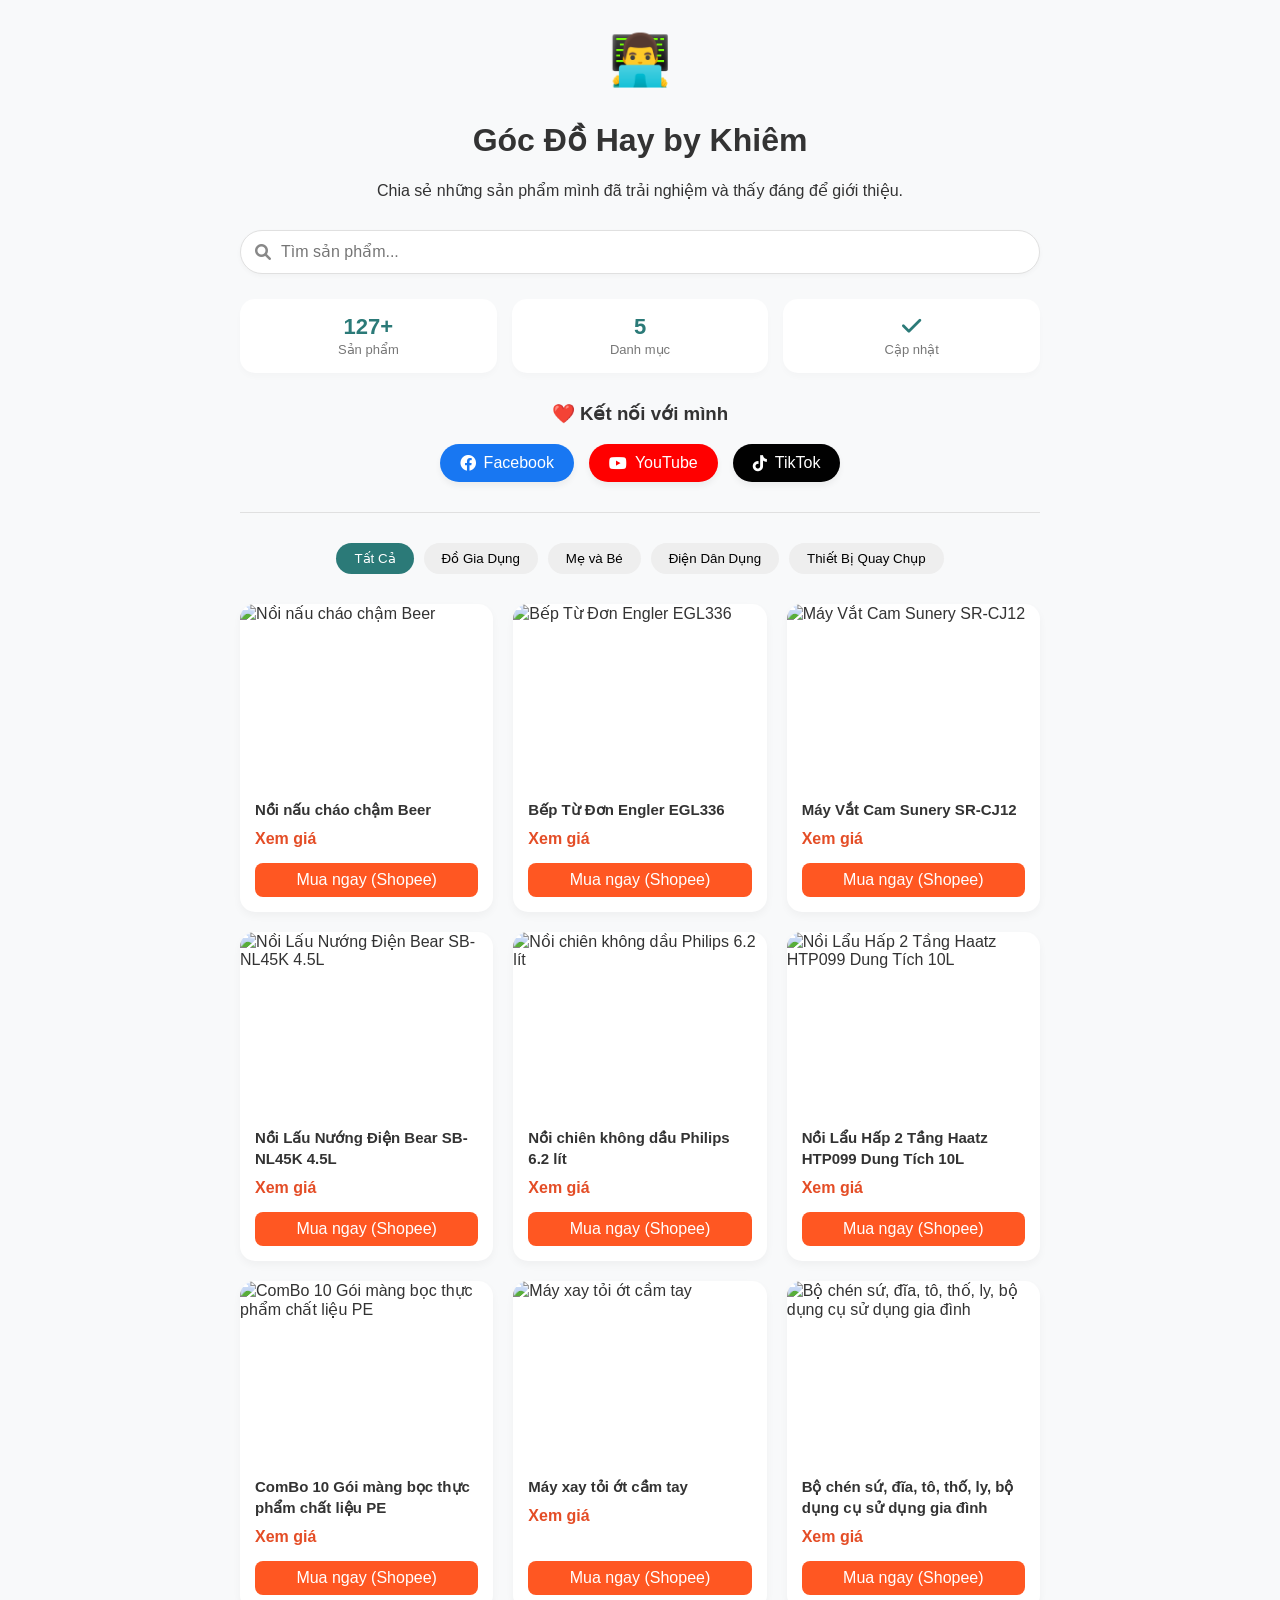
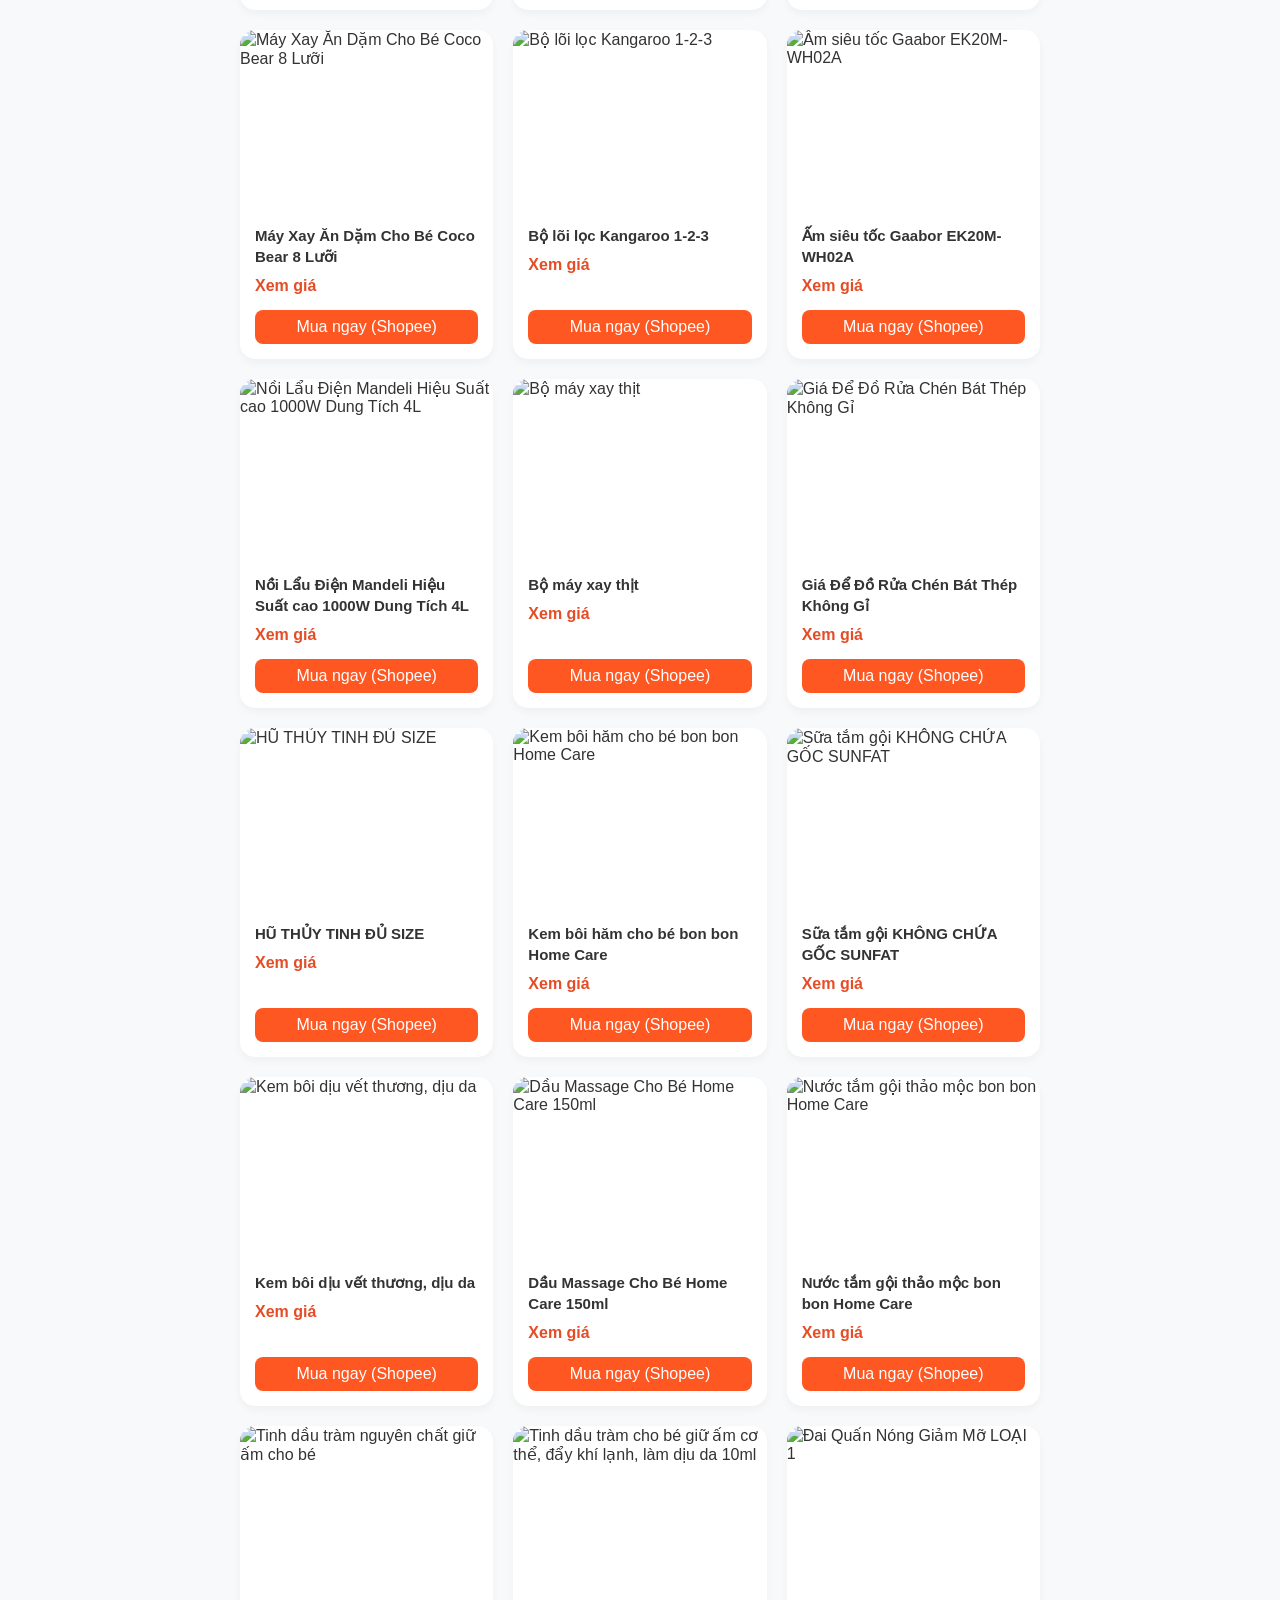
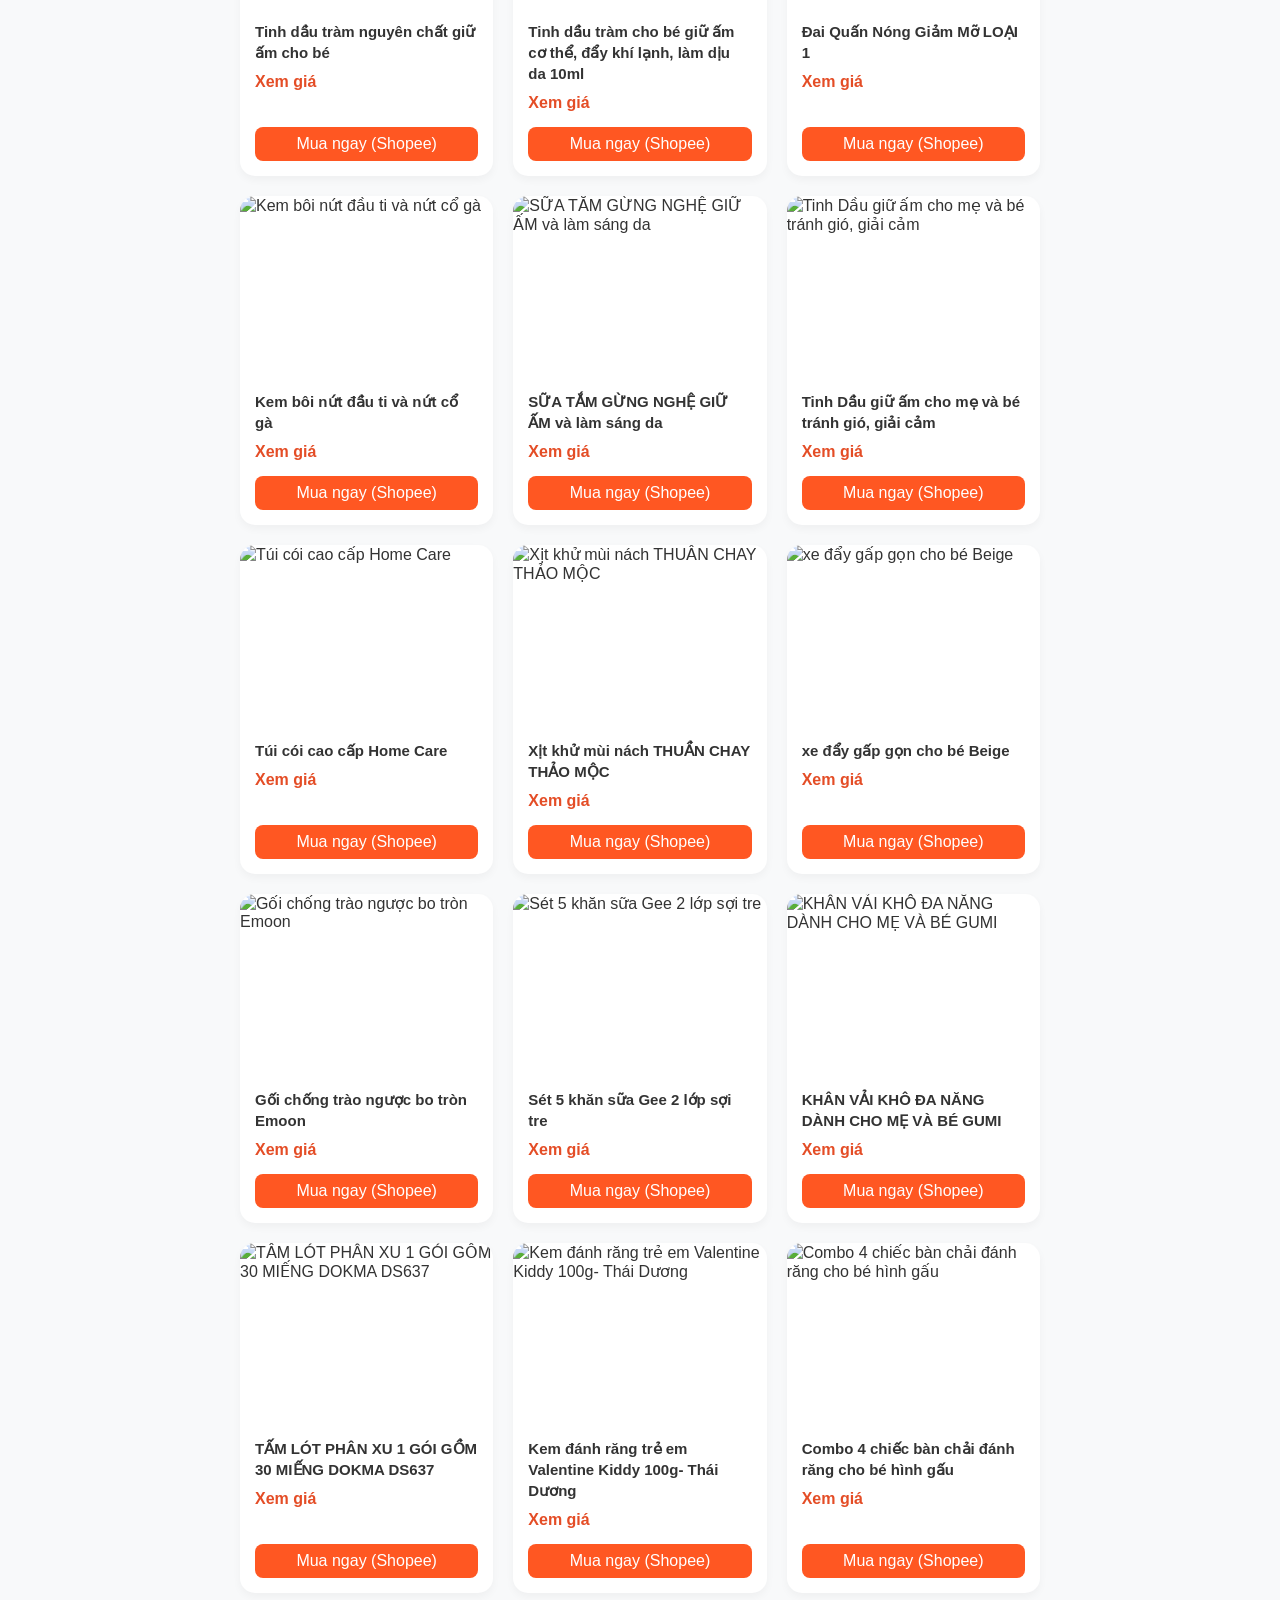
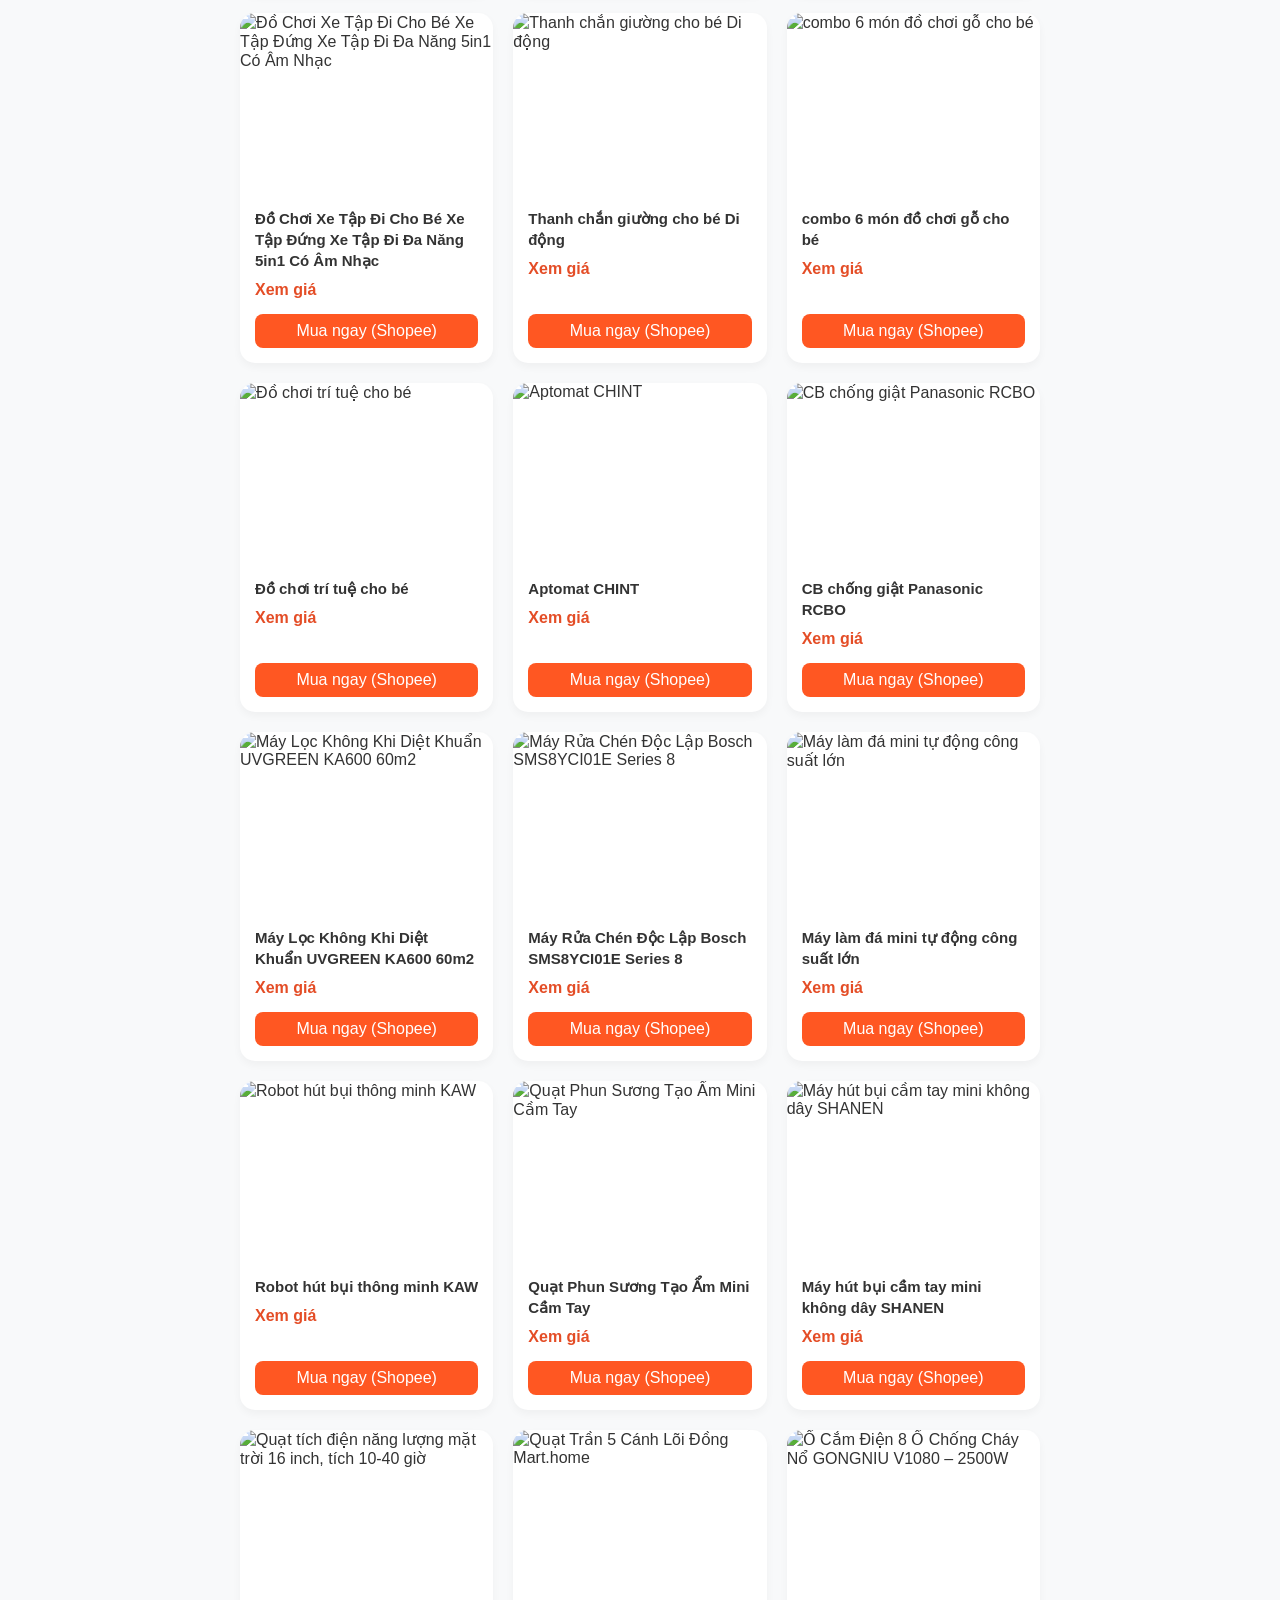
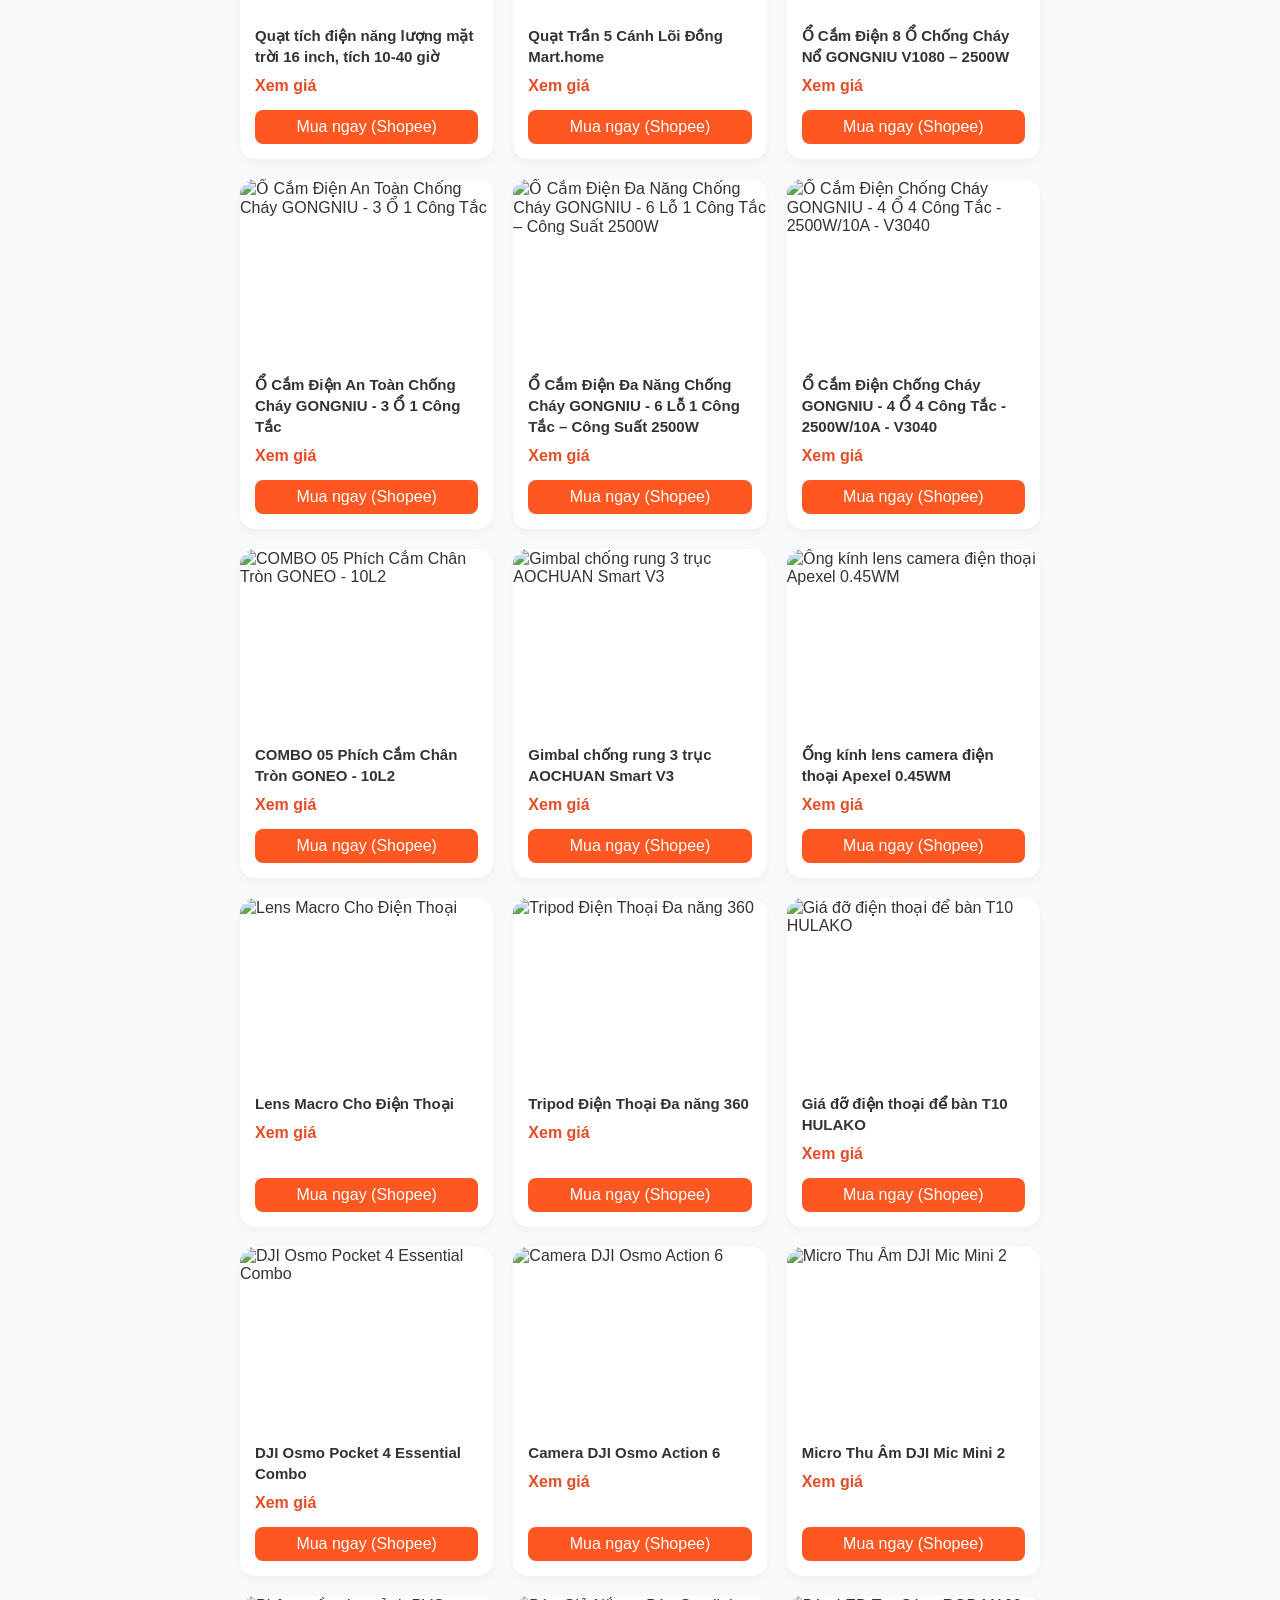
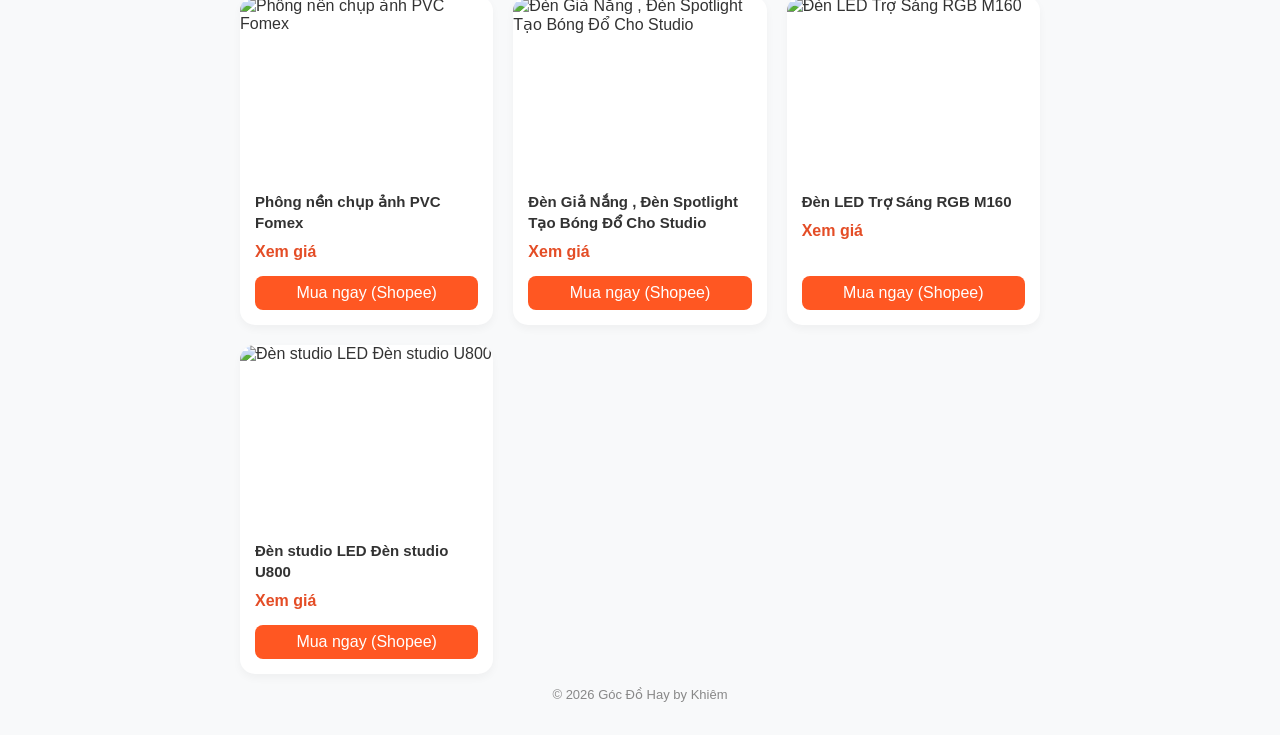
==== commit 6e8ab0ff: "Update index.html" ====
--- a/index.html
+++ b/index.html
@@ -3,205 +3,76 @@
 <head>
     <meta charset="UTF-8">
     <meta name="viewport" content="width=device-width, initial-scale=1.0">
-    <title>Góc Decor & Setup - Danh Sách Sản Phẩm</title>
-    <!-- Chèn Google Fonts để giao diện chữ đẹp hơn -->
-    <link href="https://fonts.googleapis.com/css2?family=Inter:wght@400;500;600;700&display=swap" rel="stylesheet">
-    <style>
-        * {
-            box-sizing: border-box;
-            margin: 0;
-            padding: 0;
-            font-family: 'Inter', sans-serif;
-        }
-
-        body {
-            background-color: #f8f9fa;
-            color: #333;
-            padding: 20px 10px;
-        }
-
-        .container {
-            max-width: 600px;
-            margin: 0 auto;
-        }
-
-        /* Phần Header Thông tin cá nhân */
-        .profile-card {
-            text-align: center;
-            padding: 30px 20px;
-            background: #ffffff;
-            border-radius: 20px;
-            box-shadow: 0 4px 15px rgba(0,0,0,0.05);
-            margin-bottom: 25px;
-        }
-
-        .profile-avatar {
-            width: 90px;
-            height: 90px;
-            background: #ffe5e5;
-            font-size: 45px;
-            display: flex;
-            align-items: center;
-            justify-content: center;
-            border-radius: 50%;
-            margin: 0 auto 15px;
-        }
-
-        .profile-name {
-            font-size: 20px;
-            font-weight: 700;
-            margin-bottom: 8px;
-            color: #222;
-        }
-
-        .profile-bio {
-            font-size: 14px;
-            color: #666;
-            line-height: 1.5;
-        }
-
-        /* Danh sách sản phẩm */
-        .product-list {
-            display: flex;
-            flex-direction: column;
-            gap: 20px;
-        }
-
-        .product-card {
-            background: #ffffff;
-            border-radius: 20px;
-            overflow: hidden;
-            box-shadow: 0 4px 15px rgba(0,0,0,0.04);
-            border: 1px solid #eee;
-            transition: transform 0.2s;
-        }
-
-        .product-card:hover {
-            transform: translateY(-2px);
-        }
-
-        /* Ô chứa Emoji sản phẩm - Đã sửa lỗi hiển thị */
-        .product-emoji-box {
-            height: 180px;
-            display: flex;
-            align-items: center;
-            justify-content: center;
-            background: #fff5f5;
-            font-size: 75px;
-            border-radius: 15px 15px 0 0;
-            border-bottom: 1px dashed #ffe5e5;
-        }
-
-        .product-info {
-            padding: 20px;
-        }
-
-        .product-title {
-            font-size: 16px;
-            font-weight: 600;
-            color: #222;
-            margin-bottom: 8px;
-            line-height: 1.4;
-        }
-
-        .product-desc {
-            font-size: 13px;
-            color: #777;
-            margin-bottom: 15px;
-            line-height: 1.5;
-        }
-
-        /* Nút bấm mua hàng */
-        .btn-buy {
-            display: block;
-            text-align: center;
-            background: #ff4d4f;
-            color: #fff;
-            text-decoration: none;
-            padding: 12px;
-            border-radius: 12px;
-            font-weight: 600;
-            font-size: 14px;
-            transition: background 0.2s;
-        }
-
-        .btn-buy:hover {
-            background: #ff7875;
-        }
-    </style>
+    <title>Góc Đồ Hay by Khiêm</title>
+    <link rel="stylesheet" href="style.css">
+    <!-- Thêm Font Awesome để hiện các icon MXH -->
+    <link rel="stylesheet" href="https://cdnjs.cloudflare.com/ajax/libs/font-awesome/6.0.0/css/all.min.css">
 </head>
 <body>
+    <div class="container">
+        <!-- Khu vực Header (Avatar & Giới thiệu) -->
+        <header class="header">
+            <div class="avatar-container">
+                <!-- Đã sửa lỗi: Thay thế đoạn mã lỗi bằng một emoji avatar đại diện tinh tế cho cá nhân -->
+                <div class="avatar-emoji" style="font-size: 50px; text-align: center; line-height: 80px;">👨‍💻</div>
+            </div>
+            <h1>Góc Đồ Hay by Khiêm</h1>
+            <p class="bio">Chia sẻ những sản phẩm mình đã trải nghiệm và thấy đáng để giới thiệu.</p>
+        </header>
 
-    <div class="container">
-        <!-- Khu vực hiển thị thông tin Kênh / Chủ Bio -->
-        <div class="profile-card">
-            <div class="profile-avatar">👨‍💻</div>
-            <div class="profile-name">Mê Setup & Decor</div>
-            <div class="profile-bio">Tổng hợp những món đồ setup góc làm việc, học tập siêu chill và chất lượng tốt nhất dành cho bạn! ✨</div>
+        <!-- Thanh tìm kiếm sản phẩm -->
+        <div class="search-container">
+            <i class="fas fa-search search-icon"></i>
+            <input type="text" id="search-input" placeholder="Tìm sản phẩm...">
         </div>
 
-        <!-- Danh sách sản phẩm được đổ tự động từ JavaScript -->
-        <div id="products" class="product-list"></div>
+        <!-- Thống kê nhanh -->
+        <div class="stats-container">
+            <div class="stat-card">
+                <span class="stat-num" id="total-products">127+</span>
+                <span class="stat-label">Sản phẩm</span>
+            </div>
+            <div class="stat-card">
+                <span class="stat-num" id="total-categories">5</span>
+                <span class="stat-label">Danh mục</span>
+            </div>
+            <div class="stat-card">
+                <span class="stat-num"><i class="fas fa-check"></i></span>
+                <span class="stat-label">Cập nhật</span>
+            </div>
+        </div>
+
+        <!-- Khối Mạng Xã Hội -->
+        <div class="social-section">
+            <h3>❤️ Kết nối với mình</h3>
+            <div class="social-links">
+                <a href="#" class="social-btn facebook"><i class="fab fa-facebook"></i> Facebook</a>
+                <a href="#" class="social-btn youtube"><i class="fab fa-youtube"></i> YouTube</a>
+                <a href="#" class="social-btn tiktok"><i class="fab fa-tiktok"></i> TikTok</a>
+            </div>
+        </div>
+
+        <hr class="divider">
+
+        <!-- Khu vực Bộ lọc Danh mục (Categories) -->
+        <div class="categories-section">
+            <div class="category-tags" id="category-tags">
+                <!-- Danh mục sẽ tự động đổ vào đây bằng JavaScript -->
+            </div>
+        </div>
+
+        <!-- Khu vực Danh sách Sản phẩm -->
+        <main class="products-grid" id="products-grid">
+            <!-- Sản phẩm sẽ tự động đổ vào đây bằng JavaScript -->
+        </main>
+
+        <!-- Footer -->
+        <footer class="footer">
+            <p>&copy; 2026 Góc Đồ Hay by Khiêm</p>
+        </footer>
     </div>
 
-    <script>
-        // MẢNG DỮ LIỆU SẢN PHẨM: Bạn có thể tự do thêm, sửa sản phẩm tại đây cực kỳ dễ dàng!
-        const productData = [
-            {
-                title: "Bàn Phím Cơ Aula F75 - Gõ Êm, Hợp Setup",
-                desc: "Dòng bàn phím quốc dân cho anh em mê âm thanh êm ái, thích hợp decor góc làm việc công thái học cực chill.",
-                image: "⌨️", 
-                link: "https://shope.ee/vi-du-link-1" // Thay link Shopee Affiliate của bạn vào đây
-            },
-            {
-                title: "Chuột Công Thái Học Không Dây",
-                desc: "Thiết kế bảo vệ cổ tay, click cực êm không gây tiếng ồn, thời lượng pin siêu trâu.",
-                image: "🖱️",
-                link: "https://shope.ee/vi-du-link-2"
-            },
-            {
-                title: "Đèn LED Thanh Màn Hình Treo Monitor",
-                desc: "Chống mỏi mắt khi làm việc ban đêm, tăng điểm thẩm mỹ cho góc máy lên tầm cao mới.",
-                image: "💡",
-                link: "https://shope.ee/vi-du-link-3"
-            }
-        ];
-
-        // HÀM RENDER ĐỔ DỮ LIỆU RA GIAO DIỆN (Đã xử lý dứt điểm lỗi hiển thị lỗi chữ `${product.image}`)
-        function renderProducts() {
-            const container = document.getElementById('products');
-            container.innerHTML = ''; // Làm trống danh sách trước khi nạp
-
-            productData.forEach(product => {
-                // Tạo khung thẻ sản phẩm
-                const card = document.createElement('div');
-                card.className = 'product-card';
-
-                // Tạo phần hiển thị Emoji
-                const emojiBox = document.createElement('div');
-                emojiBox.className = 'product-emoji-box';
-                emojiBox.innerText = product.image; // Gán text trực tiếp để an toàn 100% không lo lỗi dấu nháy
-
-                // Tạo phần chứa thông tin chữ và nút bấm
-                const infoBox = document.createElement('div');
-                infoBox.className = 'product-info';
-                infoBox.innerHTML = `
-                    <div class="product-title">${product.title}</div>
-                    <div class="product-desc">${product.desc}</div>
-                    <a href="${product.link}" target="_blank" rel="noopener noreferrer" class="btn-buy">Mua Ngay Tại Shopee</a>
-                `;
-
-                // Ghép nối các phần vào thẻ sản phẩm lớn
-                card.appendChild(emojiBox);
-                card.appendChild(infoBox);
-
-                // Đưa thẻ sản phẩm ra ngoài màn hình
-                container.appendChild(card);
-            });
-        }
-
-        // Chạy hàm hiển thị ngay khi trang web tải xong
-        document.addEventListener('DOMContentLoaded', renderProducts);
-    </script>
+    <!-- Nhúng file Script xử lý dữ liệu JSON -->
+    <script src="script.js"></script>
 </body>
 </html>
--- a/style.css
+++ b/style.css
@@ -0,0 +1,183 @@
+/* Giao diện tổng thể */
+body {
+    font-family: 'Segoe UI', Tahoma, Geneva, Verdana, sans-serif;
+    background-color: #f8f9fa;
+    color: #333;
+    margin: 0;
+    padding: 0;
+}
+.container {
+    max-width: 800px;
+    margin: 0 auto;
+    padding: 20px;
+}
+.header {
+    text-align: center;
+    margin-bottom: 30px;
+}
+.avatar {
+    width: 100px;
+    height: 100px;
+    border-radius: 50%;
+    object-fit: cover;
+    border: 3px solid #fff;
+    box-shadow: 0 4px 10px rgba(0,0,0,0.1);
+}
+
+/* Ô tìm kiếm */
+.search-container {
+    position: relative;
+    margin-bottom: 25px;
+}
+.search-container input {
+    width: 100%;
+    padding: 12px 20px 12px 40px;
+    border: 1px solid #e0e0e0;
+    border-radius: 25px;
+    font-size: 16px;
+    box-sizing: border-box;
+    box-shadow: 0 2px 5px rgba(0,0,0,0.03);
+}
+.search-icon {
+    position: absolute;
+    left: 15px;
+    top: 50%;
+    transform: translateY(-50%);
+    color: #888;
+}
+
+/* Khối thống kê xếp ngang */
+.stats-container {
+    display: flex;
+    justify-content: space-between;
+    gap: 15px;
+    margin-bottom: 30px;
+}
+.stat-card {
+    flex: 1;
+    background: #fff;
+    padding: 15px;
+    border-radius: 15px;
+    text-align: center;
+    box-shadow: 0 4px 6px rgba(0,0,0,0.02);
+}
+.stat-num {
+    display: block;
+    font-size: 22px;
+    font-weight: bold;
+    color: #2b7a78;
+}
+.stat-label {
+    font-size: 13px;
+    color: #777;
+}
+
+/* Mạng xã hội */
+.social-section {
+    text-align: center;
+    margin-bottom: 30px;
+}
+.social-links {
+    display: flex;
+    justify-content: center;
+    gap: 15px;
+    margin-top: 10px;
+}
+.social-btn {
+    text-decoration: none;
+    padding: 10px 20px;
+    border-radius: 20px;
+    color: #fff;
+    font-weight: 500;
+    display: inline-flex;
+    align-items: center;
+    gap: 8px;
+    box-shadow: 0 4px 6px rgba(0,0,0,0.05);
+}
+.facebook { background-color: #1877f2; }
+.youtube { background-color: #ff0000; }
+.tiktok { background-color: #010101; }
+
+.divider {
+    border: 0;
+    height: 1px;
+    background: #e0e0e0;
+    margin: 30px 0;
+}
+
+/* Bộ lọc danh mục */
+.category-tags {
+    display: flex;
+    justify-content: center;
+    flex-wrap: wrap;
+    gap: 10px;
+    margin-bottom: 30px;
+}
+.category-btn {
+    border: none;
+    background: #eee;
+    padding: 8px 18px;
+    border-radius: 20px;
+    cursor: pointer;
+    font-weight: 500;
+    transition: all 0.2s;
+}
+.category-btn.active, .category-btn:hover {
+    background: #2b7a78;
+    color: #fff;
+}
+
+/* Lưới sản phẩm */
+.products-grid {
+    display: grid;
+    grid-template-columns: repeat(auto-fill, minmax(220px, 1fr));
+    gap: 20px;
+}
+.product-card {
+    background: #fff;
+    border-radius: 15px;
+    overflow: hidden;
+    box-shadow: 0 4px 8px rgba(0,0,0,0.04);
+    display: flex;
+    flex-direction: column;
+}
+.product-img {
+    width: 100%;
+    height: 180px;
+    object-fit: cover;
+}
+.product-info {
+    padding: 15px;
+    display: flex;
+    flex-direction: column;
+    flex-grow: 1;
+}
+.product-name {
+    font-size: 15px;
+    font-weight: 600;
+    margin: 0 0 10px 0;
+    line-height: 1.4;
+}
+.product-price {
+    font-size: 16px;
+    color: #e44d26;
+    font-weight: bold;
+    margin-bottom: 15px;
+}
+.buy-btn {
+    text-align: center;
+    background: #ff5722;
+    color: #fff;
+    text-decoration: none;
+    padding: 8px;
+    border-radius: 8px;
+    font-weight: 500;
+    margin-top: auto;
+}
+
+.footer {
+    text-align: center;
+    margin-top: 5px;
+    color: #888;
+    font-size: 13px;
+}
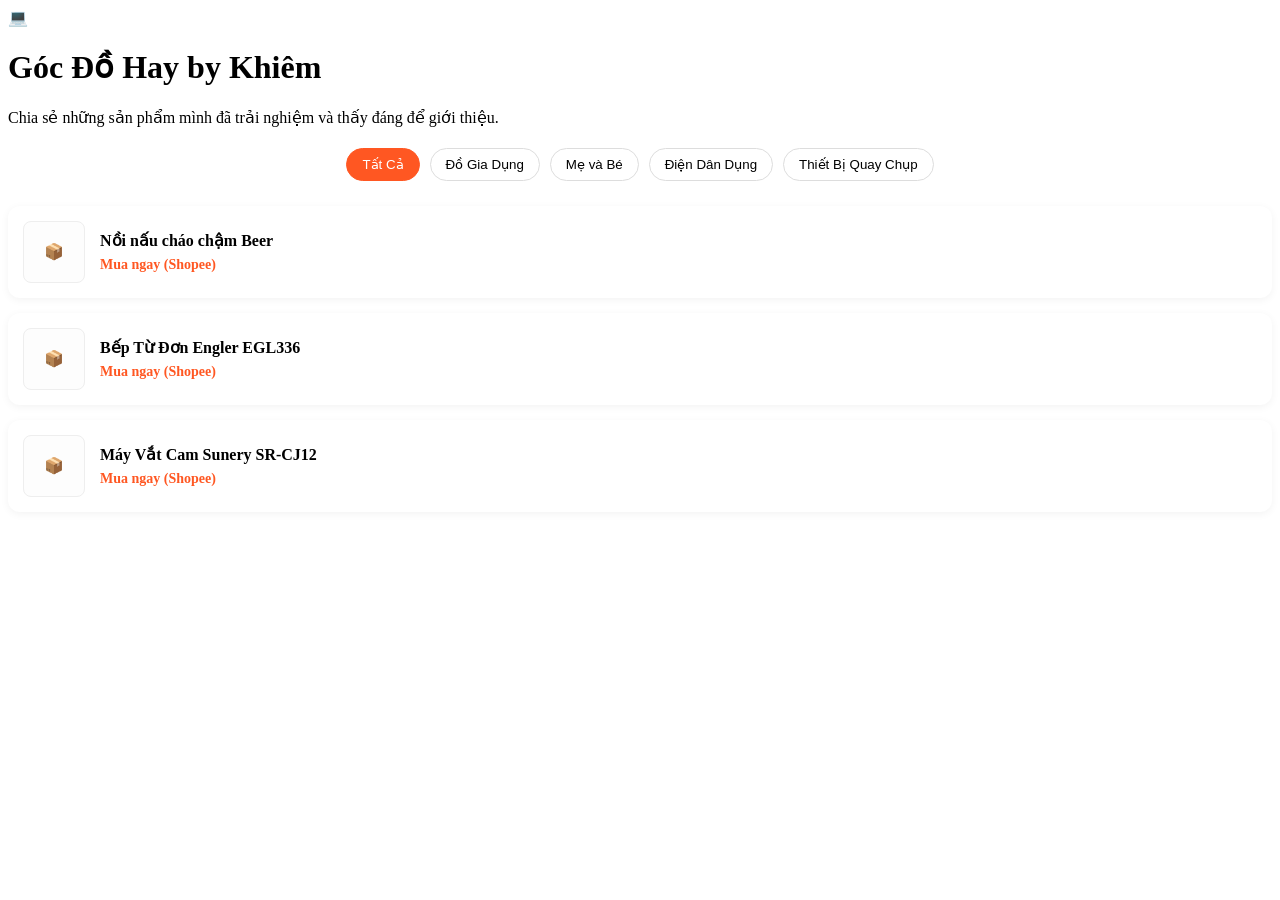
==== commit 48be186c: "Update index.html" ====
--- a/index.html
+++ b/index.html
@@ -2,77 +2,24 @@
 <html lang="vi">
 <head>
     <meta charset="UTF-8">
-    <meta name="viewport" content="width=device-width, initial-scale=1.0">
+    <link rel="stylesheet" href="style.css">
     <title>Góc Đồ Hay by Khiêm</title>
-    <link rel="stylesheet" href="style.css">
-    <!-- Thêm Font Awesome để hiện các icon MXH -->
-    <link rel="stylesheet" href="https://cdnjs.cloudflare.com/ajax/libs/font-awesome/6.0.0/css/all.min.css">
 </head>
 <body>
     <div class="container">
-        <!-- Khu vực Header (Avatar & Giới thiệu) -->
-        <header class="header">
-            <div class="avatar-container">
-                <!-- Đã sửa lỗi: Thay thế đoạn mã lỗi bằng một emoji avatar đại diện tinh tế cho cá nhân -->
-                <div class="avatar-emoji" style="font-size: 50px; text-align: center; line-height: 80px;">👨‍💻</div>
-            </div>
+        <!-- Avatar và Header giữ nguyên -->
+        <div class="header">
+            <div class="avatar-container"><div class="avatar-emoji">💻</div></div>
             <h1>Góc Đồ Hay by Khiêm</h1>
             <p class="bio">Chia sẻ những sản phẩm mình đã trải nghiệm và thấy đáng để giới thiệu.</p>
-        </header>
-
-        <!-- Thanh tìm kiếm sản phẩm -->
-        <div class="search-container">
-            <i class="fas fa-search search-icon"></i>
-            <input type="text" id="search-input" placeholder="Tìm sản phẩm...">
         </div>
 
-        <!-- Thống kê nhanh -->
-        <div class="stats-container">
-            <div class="stat-card">
-                <span class="stat-num" id="total-products">127+</span>
-                <span class="stat-label">Sản phẩm</span>
-            </div>
-            <div class="stat-card">
-                <span class="stat-num" id="total-categories">5</span>
-                <span class="stat-label">Danh mục</span>
-            </div>
-            <div class="stat-card">
-                <span class="stat-num"><i class="fas fa-check"></i></span>
-                <span class="stat-label">Cập nhật</span>
-            </div>
-        </div>
+        <!-- Các danh mục -->
+        <div id="category-tags" style="text-align: center; margin-bottom: 20px;"></div>
 
-        <!-- Khối Mạng Xã Hội -->
-        <div class="social-section">
-            <h3>❤️ Kết nối với mình</h3>
-            <div class="social-links">
-                <a href="#" class="social-btn facebook"><i class="fab fa-facebook"></i> Facebook</a>
-                <a href="#" class="social-btn youtube"><i class="fab fa-youtube"></i> YouTube</a>
-                <a href="#" class="social-btn tiktok"><i class="fab fa-tiktok"></i> TikTok</a>
-            </div>
-        </div>
-
-        <hr class="divider">
-
-        <!-- Khu vực Bộ lọc Danh mục (Categories) -->
-        <div class="categories-section">
-            <div class="category-tags" id="category-tags">
-                <!-- Danh mục sẽ tự động đổ vào đây bằng JavaScript -->
-            </div>
-        </div>
-
-        <!-- Khu vực Danh sách Sản phẩm -->
-        <main class="products-grid" id="products-grid">
-            <!-- Sản phẩm sẽ tự động đổ vào đây bằng JavaScript -->
-        </main>
-
-        <!-- Footer -->
-        <footer class="footer">
-            <p>&copy; 2026 Góc Đồ Hay by Khiêm</p>
-        </footer>
+        <!-- Danh sách sản phẩm -->
+        <div id="products-grid"></div>
     </div>
-
-    <!-- Nhúng file Script xử lý dữ liệu JSON -->
     <script src="script.js"></script>
 </body>
 </html>
--- a/style.css
+++ b/style.css
@@ -1,183 +1,34 @@
-/* Giao diện tổng thể */
-body {
-    font-family: 'Segoe UI', Tahoma, Geneva, Verdana, sans-serif;
-    background-color: #f8f9fa;
-    color: #333;
-    margin: 0;
-    padding: 0;
+/* Danh mục */
+.cat-btn {
+    padding: 8px 15px;
+    margin: 5px;
+    border: 1px solid #ddd;
+    border-radius: 20px;
+    background: #fff;
+    cursor: pointer;
 }
-.container {
-    max-width: 800px;
-    margin: 0 auto;
-    padding: 20px;
-}
-.header {
-    text-align: center;
-    margin-bottom: 30px;
-}
-.avatar {
-    width: 100px;
-    height: 100px;
-    border-radius: 50%;
-    object-fit: cover;
-    border: 3px solid #fff;
-    box-shadow: 0 4px 10px rgba(0,0,0,0.1);
-}
+.cat-btn.active { background: #ff5722; color: #fff; border-color: #ff5722; }
 
-/* Ô tìm kiếm */
-.search-container {
-    position: relative;
-    margin-bottom: 25px;
-}
-.search-container input {
-    width: 100%;
-    padding: 12px 20px 12px 40px;
-    border: 1px solid #e0e0e0;
-    border-radius: 25px;
-    font-size: 16px;
-    box-sizing: border-box;
-    box-shadow: 0 2px 5px rgba(0,0,0,0.03);
-}
-.search-icon {
-    position: absolute;
-    left: 15px;
-    top: 50%;
-    transform: translateY(-50%);
-    color: #888;
-}
-
-/* Khối thống kê xếp ngang */
-.stats-container {
+/* Card sản phẩm mới */
+.product-card {
     display: flex;
-    justify-content: space-between;
-    gap: 15px;
-    margin-bottom: 30px;
-}
-.stat-card {
-    flex: 1;
+    align-items: center;
     background: #fff;
     padding: 15px;
-    border-radius: 15px;
-    text-align: center;
-    box-shadow: 0 4px 6px rgba(0,0,0,0.02);
+    margin-bottom: 15px;
+    border-radius: 12px;
+    box-shadow: 0 2px 8px rgba(0,0,0,0.05);
 }
-.stat-num {
-    display: block;
-    font-size: 22px;
-    font-weight: bold;
-    color: #2b7a78;
+.img-box {
+    width: 60px;
+    height: 60px;
+    background: #fdfdfd;
+    border: 1px solid #eee;
+    display: flex;
+    align-items: center;
+    justify-content: center;
+    border-radius: 8px;
+    margin-right: 15px;
 }
-.stat-label {
-    font-size: 13px;
-    color: #777;
-}
-
-/* Mạng xã hội */
-.social-section {
-    text-align: center;
-    margin-bottom: 30px;
-}
-.social-links {
-    display: flex;
-    justify-content: center;
-    gap: 15px;
-    margin-top: 10px;
-}
-.social-btn {
-    text-decoration: none;
-    padding: 10px 20px;
-    border-radius: 20px;
-    color: #fff;
-    font-weight: 500;
-    display: inline-flex;
-    align-items: center;
-    gap: 8px;
-    box-shadow: 0 4px 6px rgba(0,0,0,0.05);
-}
-.facebook { background-color: #1877f2; }
-.youtube { background-color: #ff0000; }
-.tiktok { background-color: #010101; }
-
-.divider {
-    border: 0;
-    height: 1px;
-    background: #e0e0e0;
-    margin: 30px 0;
-}
-
-/* Bộ lọc danh mục */
-.category-tags {
-    display: flex;
-    justify-content: center;
-    flex-wrap: wrap;
-    gap: 10px;
-    margin-bottom: 30px;
-}
-.category-btn {
-    border: none;
-    background: #eee;
-    padding: 8px 18px;
-    border-radius: 20px;
-    cursor: pointer;
-    font-weight: 500;
-    transition: all 0.2s;
-}
-.category-btn.active, .category-btn:hover {
-    background: #2b7a78;
-    color: #fff;
-}
-
-/* Lưới sản phẩm */
-.products-grid {
-    display: grid;
-    grid-template-columns: repeat(auto-fill, minmax(220px, 1fr));
-    gap: 20px;
-}
-.product-card {
-    background: #fff;
-    border-radius: 15px;
-    overflow: hidden;
-    box-shadow: 0 4px 8px rgba(0,0,0,0.04);
-    display: flex;
-    flex-direction: column;
-}
-.product-img {
-    width: 100%;
-    height: 180px;
-    object-fit: cover;
-}
-.product-info {
-    padding: 15px;
-    display: flex;
-    flex-direction: column;
-    flex-grow: 1;
-}
-.product-name {
-    font-size: 15px;
-    font-weight: 600;
-    margin: 0 0 10px 0;
-    line-height: 1.4;
-}
-.product-price {
-    font-size: 16px;
-    color: #e44d26;
-    font-weight: bold;
-    margin-bottom: 15px;
-}
-.buy-btn {
-    text-align: center;
-    background: #ff5722;
-    color: #fff;
-    text-decoration: none;
-    padding: 8px;
-    border-radius: 8px;
-    font-weight: 500;
-    margin-top: auto;
-}
-
-.footer {
-    text-align: center;
-    margin-top: 5px;
-    color: #888;
-    font-size: 13px;
-}
+.info h3 { margin: 0 0 5px 0; font-size: 16px; }
+.btn { color: #ff5722; font-weight: bold; text-decoration: none; font-size: 14px; }
